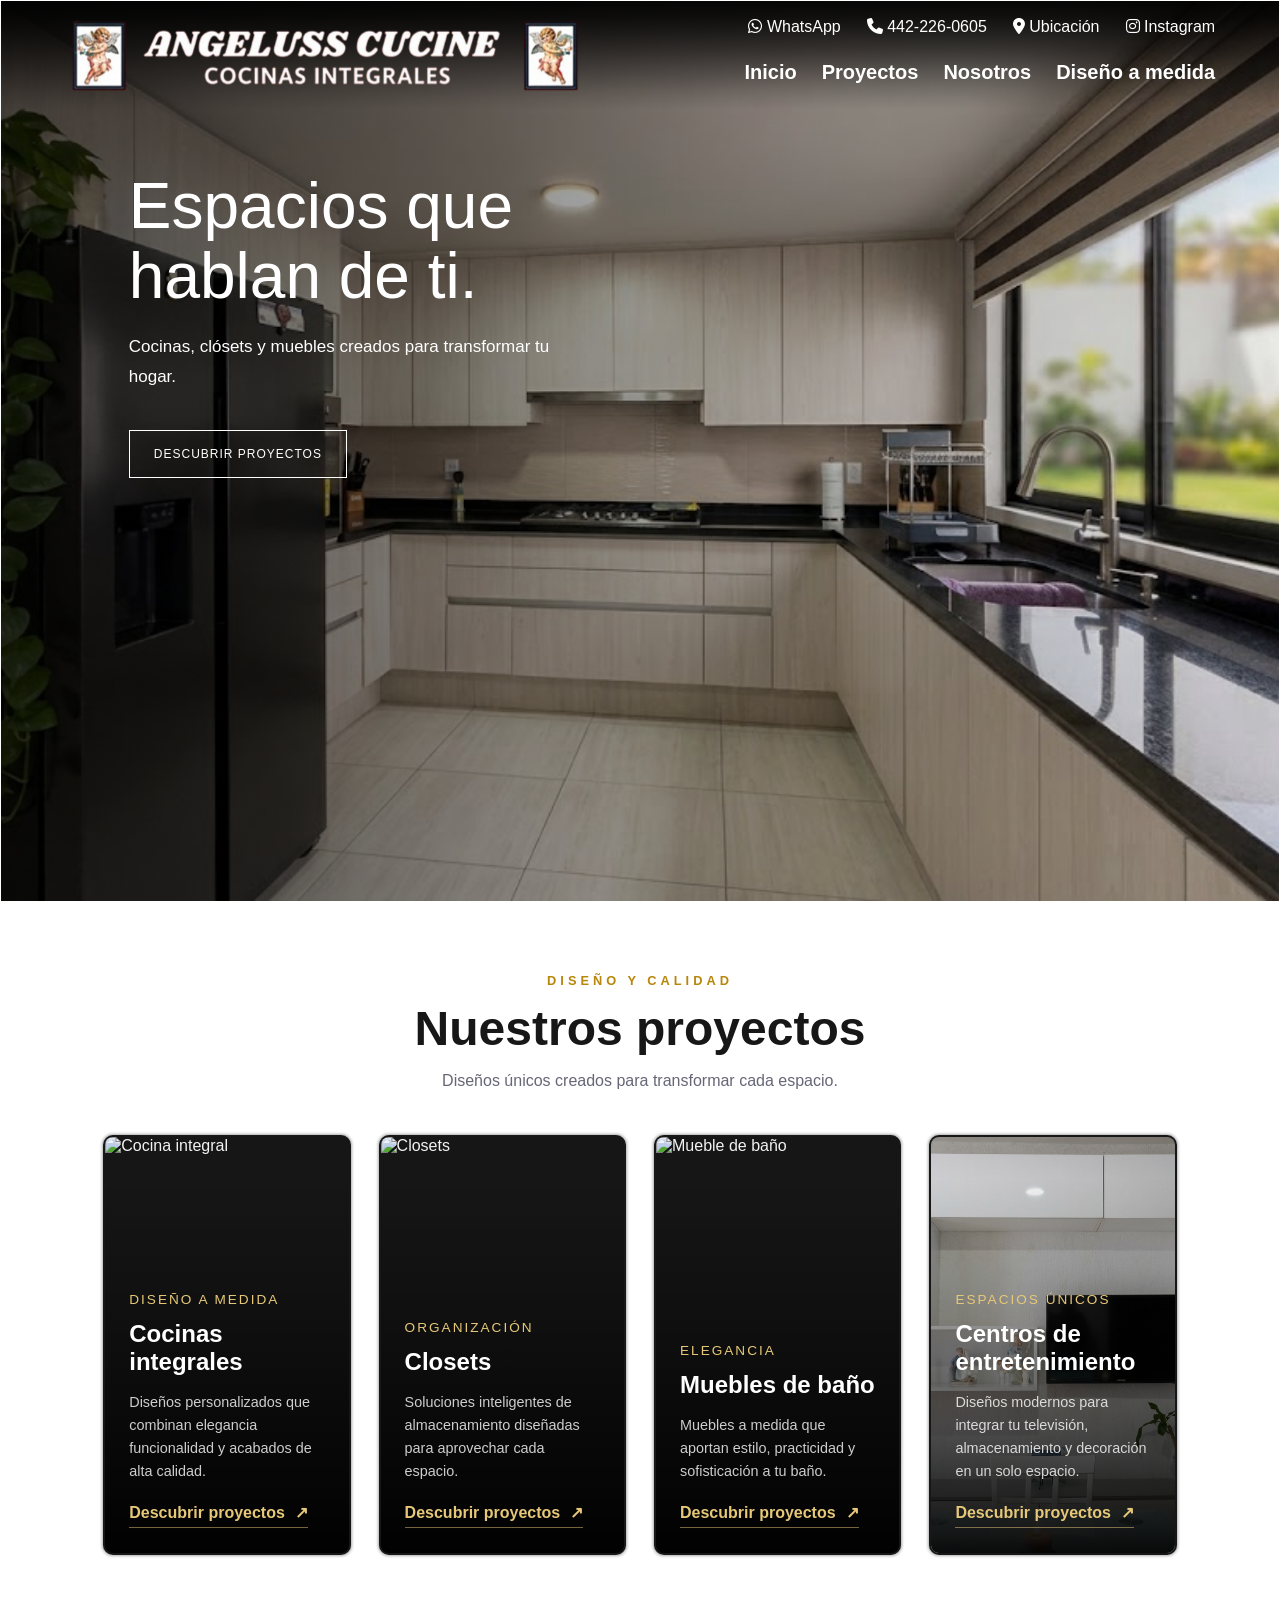
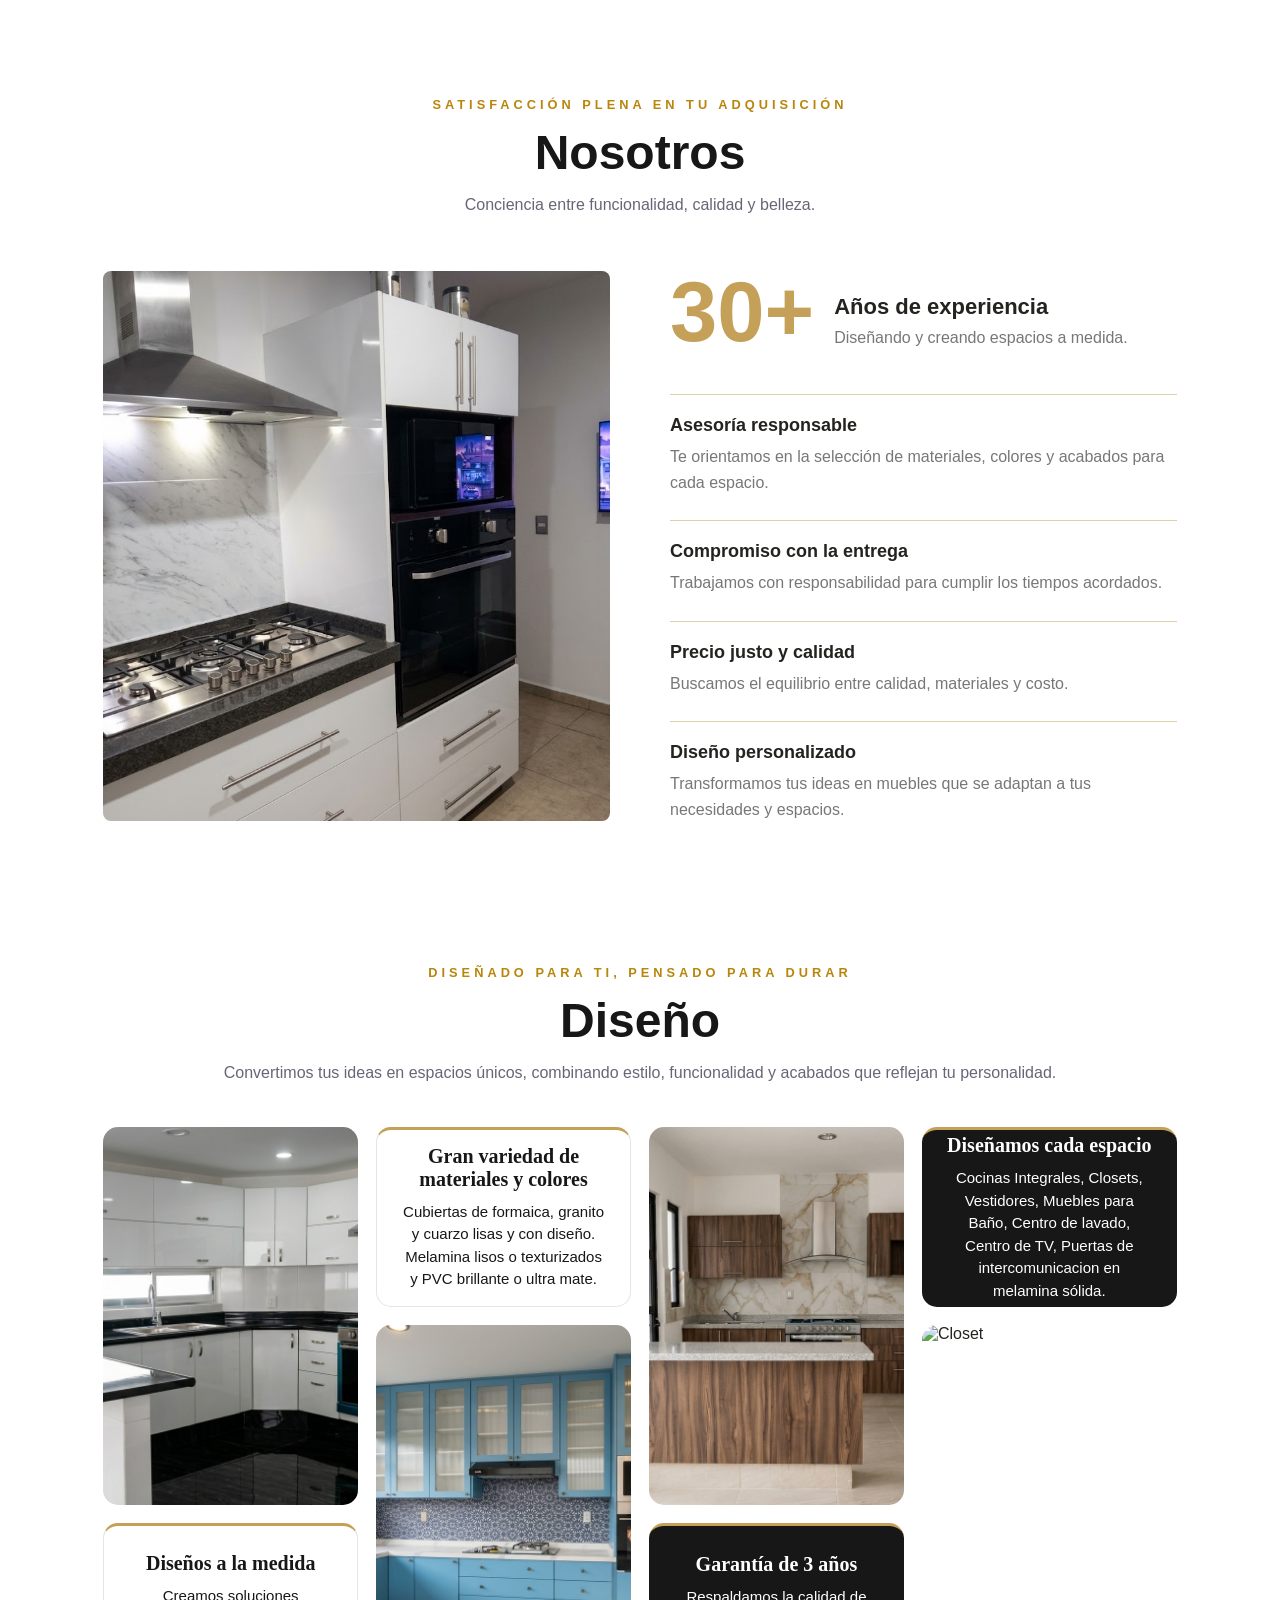
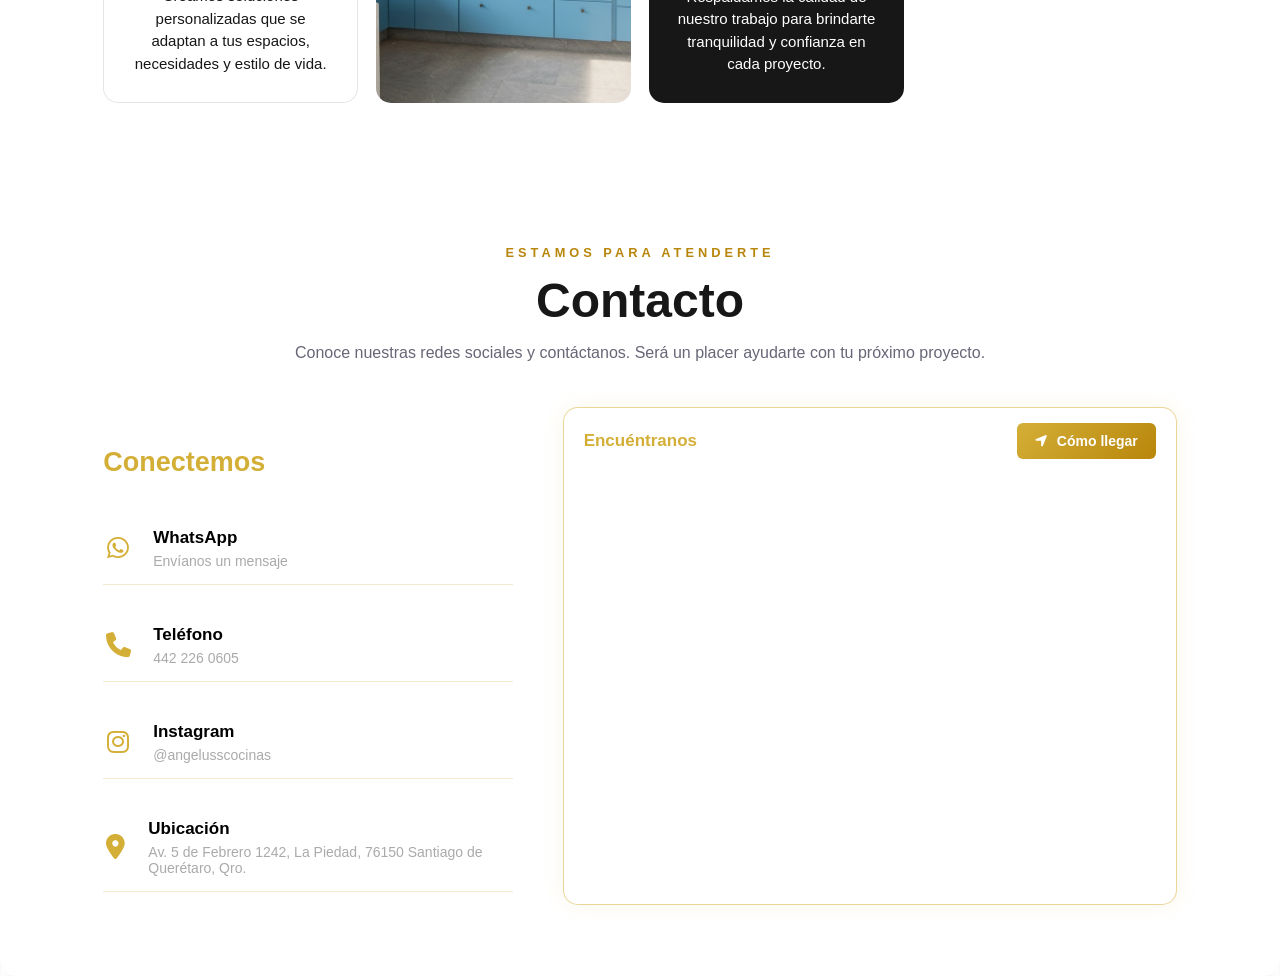
==== index.html @ e7a1a3ec "Cambio de nombre de documento y redireccionamiento a index.html" ====
<!DOCTYPE html>
<html lang="es">
<head>
    <meta charset="UTF-8">
    <meta name="viewport" content="width=device-width, initial-scale=1.0">
    <title>Angeluss Cucine</title>
    <link rel="stylesheet" href="css/estilos.css">
    <link rel="stylesheet" href="https://cdnjs.cloudflare.com/ajax/libs/font-awesome/6.7.2/css/all.min.css">
</head>
<body>

    <div class="inicio-pagina">

        <!-- BARRA SUPERIOR -->
        
<header class="encabezado">

    <!-- LOGOTIPO -->
    <div class="logotipo">
        <img
            class="imagen-logotipo"
            src="img/cocinas_logo.png"
            alt="Angeluss Cucine"
        >
    </div>

    <!-- COLUMNA DERECHA -->
    <div class="encabezado-derecha">

        <!-- PRIMERA FILA: CONTACTO -->
        <div class="contacto-superior">

            <a class="boton-contacto"
               href="https://wa.me/524422260605"
               target="_blank"
               rel="noopener noreferrer">
                <i class="fab fa-whatsapp"></i>
                <span>WhatsApp</span>
            </a>

            <a class="boton-contacto" href="tel:+524422260605">
                <i class="fa-solid fa-phone"></i>
                <span>442-226-0605</span>
            </a>

            <a class="boton-contacto"
               href="https://maps.app.goo.gl/4w6HrPgcPeSJvmVZ9"
               target="_blank"
               rel="noopener noreferrer">
                <i class="fa-solid fa-location-dot"></i>
                <span>Ubicación</span>
            </a>

            <a class="boton-contacto"
               href="https://www.instagram.com/angelusscocinas/"
               target="_blank"
               rel="noopener noreferrer">
                <i class="fa-brands fa-instagram"></i>
                <span>Instagram</span>
            </a>

        </div>

        <!-- SEGUNDA FILA: NAVEGACIÓN -->
        <nav class="menu-principal" aria-label="Navegación principal">
            <a href="#inicio">Inicio</a>
            <a href="#proyectos">Proyectos</a>
            <a href="#nosotros">Nosotros</a>
            <a href="#diseno">Diseño a medida</a>
        </nav>

    </div>

</header>


        <!-- PORTADA CON IMAGEN -->
        <main>
            <section class="portada" id="inicio">

                <img
                    class="imagen-portada"
                    src="img/cocina.jpeg"
                    alt="Cocina integral moderna diseñada a medida"
                >

                <div class="contenido-portada">
                    <h1>Espacios que hablan de ti.</h1>

                    <p>
                        Cocinas, clósets y muebles creados
                        para transformar tu hogar.
                    </p>

                    <a class="boton-proyectos" href="catalogo.html">
                        DESCUBRIR PROYECTOS
                    </a>
                </div>

            </section>

            <section id="proyectos" class="seccion-proyectos">
                <div class="encabezado-proyectos">
                    <span class="subtitulo">Diseño y calidad</span>
                    <h2>Nuestros proyectos</h2>
                    <p>Diseños únicos creados para transformar cada espacio.</p>
                </div>

                <div class="contenedor-proyectos">

                    <article class="card-proyecto">
                        <div class="content-proyecto">
                            <img src="img/cocinas_integrales.jpeg" alt="Cocina integral">
                            <div class="info-proyecto">
                                <span class="categoria-proyecto"> Diseño a medida</span>
                                <h3>Cocinas integrales</h3>
                                <p> Diseños personalizados que combinan elegancia funcionalidad y acabados de alta calidad.</p>
                                <a href="catalogo.html">Descubrir proyectos <span>↗</span></a>
                            </div>
                        </div>
                    </article>

                    <article class="card-proyecto">
                        <div class="content-proyecto">
                            <img src="img/closets.jpeg" alt="Closets">
                            <div class="info-proyecto">
                                <span class="categoria-proyecto"> Organización </span>
                                <h3>Closets</h3>
                                <p> Soluciones inteligentes de almacenamiento diseñadas para aprovechar cada espacio.</p>
                                <a href="catalogo.html">Descubrir proyectos <span>↗</span></a>
                            </div>
                        </div>
                    </article>

                    <article class="card-proyecto">
                        <div class="content-proyecto">
                            <img src="img/muebles_baños.jpeg" alt="Mueble de baño">
                            <div class="info-proyecto">
                                <span class="categoria-proyecto"> Elegancia</span>
                                <h3>Muebles de baño</h3>
                                <p>  Muebles a medida que aportan estilo, practicidad y sofisticación a tu baño.</p>
                                <a href="catalogo.html">Descubrir proyectos <span>↗</span></a>
                            </div>
                        </div>
                    </article>

                    <article class="card-proyecto">
                        <div class="content-proyecto">
                            <img src="img/Entretenimiento.jpeg" alt="Centro de entretenimiento">
                            <div class="info-proyecto">
                                <span class="categoria-proyecto"> Espacios únicos</span>
                                <h3>Centros de entretenimiento</h3>
                                <p>Diseños modernos para integrar tu televisión, almacenamiento y decoración en un solo espacio.</p>
                                <a href="catalogo.html">Descubrir proyectos <span>↗</span></a>
                            </div>
                        </div>
                    </article>


                </div>
            </section>



            <section id="nosotros" class="seccion-nosotros">
                <div class="encabezado-nosotros">
                    <span class="subtitulo">Satisfacción plena en tu adquisición</span>
                    <h2>Nosotros</h2>
                    <p>Conciencia entre funcionalidad, calidad y belleza.</p>
                </div>

                 <div class="contenedor-nosotros">
                    <!-- Imagen -->
                    <div class="imagen-nosotros">
                        <img src="img/cocinas-nosotros.jpeg"
                            alt="Diseño de cocina integral realizado por Angeluss Cucine">
                    </div>

                    <!-- Información -->
                    <div class="informacion-nosotros">

                        <div class="experiencia-nosotros">
                            <span class="numero-experiencia">30+</span>
                            <div>
                                <h3>Años de experiencia</h3>
                                <p>Diseñando y creando espacios a medida.</p>
                            </div>
                        </div>

                        <div class="compromiso-nosotros">
                            <div>
                                <h3>Asesoría responsable</h3>
                                <p>
                                    Te orientamos en la selección de materiales,
                                    colores y acabados para cada espacio.
                                </p>
                            </div>
                        </div>

                        <div class="compromiso-nosotros">
                            <div>
                                <h3>Compromiso con la entrega</h3>
                                <p>
                                    Trabajamos con responsabilidad para cumplir
                                    los tiempos acordados.
                                </p>
                            </div>
                        </div>

                        <div class="compromiso-nosotros">
                            <div>
                                <h3>Precio justo y calidad</h3>
                                <p>
                                    Buscamos el equilibrio entre calidad,
                                    materiales y costo.
                                </p>
                            </div>
                        </div>

                        <div class="compromiso-nosotros">
                            <div>
                                <h3>Diseño personalizado</h3>
                                <p>
                                    Transformamos tus ideas en muebles
                                    que se adaptan a tus necesidades y espacios.
                                </p>
                            </div>
                        </div>

                    </div>

                </div>

            </section>

            <section id="diseno" class="seccion-diseno">
                <div class="encabezado-diseno">
                    <span class="subtitulo">Diseñado para ti, pensado para durar</span>
                    <h2>Diseño</h2>
                    <p>Convertimos tus ideas en espacios únicos, combinando estilo, funcionalidad y acabados que reflejan tu personalidad.</p>
                </div>

               <div class="contenedor-diseno">

    <!-- Fotografía 1 -->
    <article class="bloque-diseno imagen">
        <img src="img/Estilo.png" alt="Cocina integral a medida">
    </article>

    <!-- Experiencia -->
    <article class="bloque-diseno estadistica claro">
        <h3>Gran variedad de materiales y colores</h3>
        <p>Cubiertas de formaica, granito y cuarzo lisas y con diseño. 
         <br>  Melamina lisos o texturizados y PVC brillante o ultra mate.
        </p>
    </article>

    <!-- Fotografía 2 -->
    <article class="bloque-diseno imagen">
        <img src="img/colores-cocina.png" alt="Closet personalizado">
    </article>

    <!-- Compromiso -->
    <article class="bloque-diseno estadistica oscuro">
        <h3>Garantía de 3 años</h3>
        <p>Respaldamos la calidad de nuestro trabajo para brindarte tranquilidad y confianza en cada proyecto.</p>
    </article>

    <!-- Fotografía 3 -->
    <article class="bloque-diseno imagen">
        <img src="img/disenio-cocina.png" alt="Garantia">
    </article>

    <!-- Calidad -->
    <article class="bloque-diseno estadistica oscuro">
        <h3>Diseñamos cada espacio</h3>
        <p>Cocinas Integrales, Closets, Vestidores, Muebles para Baño, Centro de lavado, Centro de TV, Puertas de intercomunicacion en melamina sólida.</p>
    </article>

    <!-- Fotografía 4 -->
    <article class="bloque-diseno imagen">
        <img src="img/closets.jpeg" alt="Closet">
    </article>

    <!-- Asesoría -->
    <article class="bloque-diseno estadistica claro">
        <h3>Diseños a la medida</h3>
        <p>Creamos soluciones personalizadas que se adaptan a tus espacios, necesidades y estilo de vida.</p>
    </article>

</div>

            </section>

            
<section id="contacto" class="seccion-contacto">

    <div class="encabezado-contacto">
        <span class="subtitulo">Estamos para atenderte</span>
        <h2>Contacto</h2>
        <p>
            Conoce nuestras redes sociales y contáctanos.
            Será un placer ayudarte con tu próximo proyecto.
        </p>
    </div>

    <div class="contenedor-contacto">

        <!-- Información de contacto -->
        <div class="informacion-contacto">

            <h3>Conectemos</h3>

            <a href="https://wa.me/524422260605"
               target="_blank"
               class="enlace-contacto">
                <i class="fab fa-whatsapp"></i>
                <span>
                    <strong>WhatsApp</strong>
                    <small>Envíanos un mensaje</small>
                </span>
            </a>

            <a href="tel:+524422260605"
               class="enlace-contacto">
                <i class="fa-solid fa-phone"></i>
                <span>
                    <strong>Teléfono</strong>
                    <small>442 226 0605</small>
                </span>
            </a>

            <a href="https://www.instagram.com/angelusscocinas/"
               target="_blank"
               class="enlace-contacto">
                <i class="fa-brands fa-instagram"></i>
                <span>
                    <strong>Instagram</strong>
                    <small>@angelusscocinas</small>
                </span>
            </a>

            <a href="https://maps.app.goo.gl/4w6HrPgcPeSJvmVZ9"
               target="_blank"
               class="enlace-contacto">
                <i class="fa-solid fa-location-dot"></i>
                <span>
                    <strong>Ubicación</strong>
                    <small>Av. 5 de Febrero 1242, La Piedad, 76150 Santiago de Querétaro, Qro.</small>
                </span>
            </a>

        </div>

        <!-- Google Maps -->
       <div class="mapa-contacto">

            <div class="encabezado-mapa">
                <span>Encuéntranos</span>

                <a href="https://maps.app.goo.gl/zhodmUSfeqg6QBo39"
                target="_blank"
                rel="noopener noreferrer"
                class="boton-como-llegar">

                    <i class="fa-solid fa-location-arrow"></i>
                    Cómo llegar
                </a>
            </div>

            <iframe
                src="https://maps.google.com/maps?q=20.5959226,-100.4148836&z=17&output=embed"
                title="Ubicación de Angeluss Cucine"
                width="100%"
                height="100%"
                style="border:0;"
                allowfullscreen
                loading="lazy">
            </iframe>

        </div>

    </div>

</section>

        </main>

    </div>

</body>
</html>
---- css/estilos.css ----
/* Configuración general */
* {
    box-sizing: border-box;
}


html {
    scroll-behavior: smooth;
    min-height: 100%;
        background: rgba(255, 255, 255, 0.55);
    backdrop-filter: blur(18px);
    -webkit-backdrop-filter: blur(18px);
    border: 1px solid rgba(255, 255, 255, 0.65);
    border-radius: 18px;
    box-shadow: 0 8px 30px rgba(0, 0, 0, 0.06);
}

body {
    min-height: 100vh;
    margin: 0;
    font-family: Arial, Helvetica, sans-serif;
    color: #24231f;
    background: transparent;
}

/* Efecto blanco difuminado */
.seccion {
    background: rgba(255, 255, 255, 0.55);
    backdrop-filter: blur(18px);
    -webkit-backdrop-filter: blur(18px);
    border: 1px solid rgba(255, 255, 255, 0.65);
    border-radius: 18px;
    box-shadow: 0 8px 30px rgba(0, 0, 0, 0.06);
}
/* Barra superior */
/* Encabezado */
.inicio-pagina {
    position: relative;
}


/* Encabezado completo */
.encabezado {
    position: absolute;
    top: 0;
    left: 0;
    width: 100%;
    box-sizing: border-box;
    padding: 15px 5%;

    display: flex;
    justify-content: space-between;
    align-items: center;
    gap: 35px;

    z-index: 10;
background: linear-gradient(
    to bottom,
    rgba(0, 0, 0, 0.95) 0%,
    rgba(0, 0, 0, 0.88) 15%,
    rgba(0, 0, 0, 0.75) 30%,
    rgba(0, 0, 0, 0.60) 45%,
    rgba(0, 0, 0, 0.42) 60%,
    rgba(0, 0, 0, 0.28) 72%,
    rgba(0, 0, 0, 0.16) 82%,
    rgba(0, 0, 0, 0.08) 90%,
    rgba(0, 0, 0, 0.03) 96%,
    rgba(0, 0, 0, 0) 100%
);
}

/* Columna derecha con dos filas */
.encabezado-derecha {
    display: flex;
    flex-direction: column;
    align-items: flex-end;
    gap: 15px;
    flex: 1;
}

/* Primera fila: botones de contacto */
.contacto-superior {
    display: flex;
    justify-content: flex-end;
    align-items: center;
    flex-wrap: wrap;
    gap: 10px;
}


/* Segunda fila: navegación */
.menu-principal {
    display: flex;
    justify-content: flex-end;
    align-items: center;
    flex-wrap: wrap;
    gap: 25px;
    padding: 0;
    background: transparent;
    border: none;
}

/* Enlaces del menú */
.menu-principal a {
    position: relative;
    display: inline-flex;
    align-items: center;
    gap: 6px;

    padding: 10px 0;
    border: none;
    border-radius: 0;
    background: transparent;

    color: #fff;
    text-decoration: none;
    font-size: 20px;
    font-weight: 600;

    transition: color 0.3s ease;
}

/* Línea blanca animada */
.menu-principal a::after {
    content: "";
    position: absolute;
    left: 0;
    bottom: 3px;

    width: 100%;
    height: 2px;
    background-color: #B8860B;

    transform: scaleX(0);
    transform-origin: left;
    transition: transform 0.3s ease;
}

/* Efecto hover */
.menu-principal a:hover {
    color: #B8860B;
    background: transparent;
    box-shadow: none;
    transform: none;
}

.menu-principal a:hover::after {
    transform: scaleX(1);
}


/* Contenedor del logotipo */
.logotipo {
    display: flex;
    align-items: center;
    flex-shrink: 0;
}

/* Imagen del logotipo */
.imagen-logotipo {
    display: block;
    width: 520px;
    max-width: 100%;
    height: auto;
    object-fit: contain;
}


/* Teléfono, ubicación y redes */

/* Contenedor de botones */
.contacto-superior {
    display: flex;
    align-items: center;
    justify-content: center;
    gap: 26px;
    flex-wrap: wrap;
}

/* Botones de contacto */
.boton-contacto {
    position: relative;
    display: inline-block;
    background: transparent;
    color: #fff;
    border: none;
    box-shadow: none;
    border-radius: 0;
    text-decoration: none;
    transform: none;
    transition: color 0.3s ease;
    
}

/* Iconos */
.boton-contacto i {
    font-size: 16px;
}

/* Efecto al pasar el cursor */
.boton-contacto::after {
    content: "";
    position: absolute;
    left: 0;
    bottom: -5px;
    width: 0;
    height: 2px;
    background-color: #B8860B;
    transition: width 0.3s ease;
}

.boton-contacto:hover {
    background: transparent;
    color: #B8860B;
    box-shadow: none;
    transform: none;
}

.boton-contacto:hover::after {
    width: 100%;
}
/* Adaptación a móviles */
@media (max-width: 700px) {
    .contacto-superior {
        width: 100%;
        gap: 8px;
    }

    .boton-contacto {
        padding: 10px 12px;
        font-size: 12px;
    }
}




/* Portada */
.portada {
    position: relative;
    min-height: 100vh;
    overflow: hidden;
}

.portada .imagen-portada {
    position: absolute;
    inset: 0;
    width: 100%;
    height: 100%;
    object-fit: cover;
    z-index: 0;
}


/* Capa oscura para que el texto sea legible */
.portada::after {
    content: "";
    position: absolute;
    inset: 0;
    background: linear-gradient(
        90deg,
        rgba(0, 0, 0, 0.65),
        rgba(0, 0, 0, 0.05)
    );
}

/* Texto encima de la imagen */
.contenido-portada {
    position: relative;
    z-index: 1;
    max-width: 680px;
    padding: 150px 10%;
    color: white;
}

.subtitulo {
    font-size: 12px;
    letter-spacing: 4px;
}

.contenido-portada h1 {
    margin: 20px 0;
    font-size: clamp(38px, 5vw, 68px);
    line-height: 1.1;
    font-weight: 400;
}

.contenido-portada p:not(.subtitulo) {
    font-size: 17px;
    line-height: 1.8;
}

/* Botón de proyectos */
.boton-proyectos {
    display: inline-block;
    margin-top: 20px;
    padding: 16px 24px;
    border: 1px solid white;
    color: white;
    text-decoration: none;
    font-size: 12px;
    letter-spacing: 1px;
    transition: background-color 0.3s, color 0.3s;
}

.boton-proyectos:hover {
    background-color: white;
    color: #222;
}

/* Secciones inferiores */
main > section:not(.portada) {
    padding: 70px 8%;
    min-height: 200px;
}


/* Sección */
.seccion-proyectos,
.seccion-nosotros,
.seccion-diseno,
.seccion-contacto {
    padding: 90px 7%;
    background: rgba(255, 255, 255, 0.45);
    backdrop-filter: blur(12px);
    -webkit-backdrop-filter: blur(12px);
}

.encabezado-proyectos,
.encabezado-nosotros,
.encabezado-diseno,
.encabezado-contacto,
.encabezado-catalogo {
    text-align: center;
    margin-bottom: 45px;
}

.subtitulo {
    color: #b8860b;
    text-transform: uppercase;
    letter-spacing: 4px;
    font-size: 0.8rem;
    font-weight: 700;
}

.encabezado-proyectos h2,
.encabezado-nosotros h2,
.encabezado-diseno h2,
.encabezado-contacto h2,
.encabezado-catalogo h2 {
    color: #171717;
    font-size: clamp(2rem, 4vw, 3rem);
    margin: 12px 0;
}

.encabezado-proyectos p,
.encabezado-nosotros p,
.encabezado-diseno p,
.encabezado-contacto p,
.encabezado-catalogo p{
    color: #667;
}

/* Contenedor de tarjetas */
.contenedor-proyectos, .contenedor-nosotros,  .contenedor-contacto {
    display: grid;
    grid-template-columns: repeat(4, minmax(0, 1fr));
    gap: 28px;
    max-width: 1400px;
    margin: 0 auto;
}

/* Tarjeta exterior */
.card-proyecto {
    height: 420px;
    min-width: 0;
    background: #171717;
    display: flex;
    justify-content: center;
    align-items: center;
    overflow: hidden;
    position: relative;
    box-shadow: 0 0 3px 1px #00000055;
    border-radius: 10px;
    cursor: pointer;
    isolation: isolate;
}

/* Borde animado */
.card-proyecto::before {
    content: "";
    position: absolute;
    width: 180px;
    height: 600px;
    background: linear-gradient(
        180deg,
        #f9e7a1,
        #c5a059,
        #8b6914,
        #f9e7a1
    );
    animation: rotacion-dorada 6s linear infinite;
    animation-play-state: paused;
    opacity: 0;
    transition: opacity 0.3s ease;
    z-index: -2;
}

.card-proyecto:hover::before {
    opacity: 1;
    animation-play-state: running;
}

/* Interior */
.content-proyecto {
    position: absolute;
    inset: 2px;
    overflow: hidden;
    border-radius: 8px;
    background: #171717;
    color: white;
    z-index: -1;
}

.content-proyecto img {
    display: block;
    width: 100%;
    height: 100%;
    object-fit: cover;
    position: absolute;
    inset: 0;
    transition: transform 0.6s ease, opacity 0.4s ease;
}

/* Oscurecimiento sobre la imagen */
.content-proyecto::after {
    content: "";
    position: absolute;
    inset: 0;
    background: linear-gradient(
        180deg,
        rgba(0, 0, 0, 0.05) 10%,
        rgba(0, 0, 0, 0.35) 45%,
        rgba(0, 0, 0, 0.95) 100%
    );
    pointer-events: none;
}

.card-proyecto:hover .content-proyecto img {
    transform: scale(1.08);
    opacity: 0.75;
}

/* Información */
.info-proyecto {
    position: absolute;
    z-index: 2;
    left: 24px;
    right: 24px;
    bottom: 25px;
}

.categoria-proyecto {
    color: #e6c878;
    font-size: 0.85rem;
    text-transform: uppercase;
    letter-spacing: 2px;
}

.info-proyecto h3 {
    color: #fff;
    font-size: 1.5rem;
    margin: 12px 0;
}

.info-proyecto p {
    color: rgba(255, 255, 255, 0.8);
    line-height: 1.6;
    font-size: 0.9rem;
    margin-bottom: 20px;
}

.info-proyecto a {
    display: inline-flex;
    gap: 10px;
    align-items: center;
    color: #e6c878;
    text-decoration: none;
    font-weight: 600;
    border-bottom: 1px solid rgba(230, 200, 120, 0.5);
    padding-bottom: 5px;
}

.info-proyecto a span {
    transition: transform 0.3s ease;
}

.info-proyecto a:hover span {
    transform: translate(3px, -3px);
}

/* SECCIÓN NOSOTROS */
.seccion-nosotros {
    padding: 90px 8%;
}

/* ENCABEZADO */
.encabezado-nosotros {
    text-align: center;
    margin-bottom: 55px;
}

/* CONTENEDOR DE DOS COLUMNAS */
.contenedor-nosotros {
    display: grid;
    grid-template-columns: 1fr 1fr;
    align-items: center;
    gap: 60px;
    max-width: 1250px;
    margin: auto;
}

/* IMAGEN */
.imagen-nosotros {
    width: 100%;
    height: 550px;
    overflow: hidden;
    border-radius: 8px;
}

.imagen-nosotros img {
    width: 100%;
    height: 100%;
    object-fit: cover;
    display: block;
}

/* INFORMACIÓN */
.informacion-nosotros {
    display: flex;
    flex-direction: column;
    gap: 25px;
}

/* EXPERIENCIA */
.experiencia-nosotros {
    display: flex;
    align-items: center;
    gap: 20px;
    margin-bottom: 15px;
}

.numero-experiencia {
    font-size: 85px;
    font-weight: 700;
    color: #C5A059;
    line-height: 1;
}

.experiencia-nosotros h3 {
    font-size: 22px;
    margin-bottom: 5px;
}

/* COMPROMISOS */
.compromiso-nosotros {
    display: flex;
    gap: 20px;
    padding-top: 20px;
    border-top: 1px solid rgba(197, 160, 89, 0.5);
}

.compromiso-nosotros > span {
    color: #C5A059;
    font-size: 22px;
    font-weight: 600;
}

.compromiso-nosotros h3 {
    font-size: 18px;
    margin: 0 0 8px;
}

.compromiso-nosotros p,
.experiencia-nosotros p {
    color: #777;
    line-height: 1.6;
    margin: 0;
}

/* CONTENEDOR PRINCIPAL */
.contenedor-diseno {
    display: grid;
    grid-template-columns: repeat(4, minmax(0, 1fr));
    grid-template-rows: repeat(3, 180px);
    gap: 18px;
    max-width: 1250px;
    margin: auto;
}

/* BLOQUES GENERALES */
.bloque-diseno {
    position: relative;
    min-width: 0;
    overflow: hidden;
    border-radius: 15px;
}

/* POSICIONES DE LAS 8 TARJETAS */

/* Fotografía 1: columna 1, filas 1 y 2 */
.contenedor-diseno .bloque-diseno:nth-child(1) {
    grid-column: 1;
    grid-row: 1 / 3;
}

/* Experiencia: columna 2, fila 1 */
.contenedor-diseno .bloque-diseno:nth-child(2) {
    grid-column: 2;
    grid-row: 1;
}

/* Fotografía 2: columna 2, filas 2 y 3 */
.contenedor-diseno .bloque-diseno:nth-child(3) {
    grid-column: 2;
    grid-row: 2 / 4;
}

/* Compromiso: columna 3, fila 3 */
.contenedor-diseno .bloque-diseno:nth-child(4) {
    grid-column: 3;
    grid-row: 3;
}

/* Fotografía 3: columna 3, filas 1 y 2 */
.contenedor-diseno .bloque-diseno:nth-child(5) {
    grid-column: 3;
    grid-row: 1 / 3;
}

/* Precio justo: columna 4, fila 1 */
.contenedor-diseno .bloque-diseno:nth-child(6) {
    grid-column: 4;
    grid-row: 1;
}

/* Fotografía 4: columna 4, filas 2 y 3 */
.contenedor-diseno .bloque-diseno:nth-child(7) {
    grid-column: 4;
    grid-row: 2 / 4;
}

/* Asesoría: columna 1, fila 3 */
.contenedor-diseno .bloque-diseno:nth-child(8) {
    grid-column: 1;
    grid-row: 3;
}

/* FOTOGRAFÍAS */
.bloque-diseno.imagen img {
    display: block;
    width: 100%;
    height: 100%;
    object-fit: cover;
    transition: transform .5s ease;
}

.bloque-diseno.imagen:hover img {
    transform: scale(1.05);
}

/* INFORMACIÓN */
.estadistica {
    display: flex;
    flex-direction: column;
    justify-content: center;
    align-items: center;
    text-align: center;
    padding: 25px;
}

.estadistica h3 {
    font-family: Georgia, serif;
    font-size: 20px;
    margin: 0 0 10px;
}

.estadistica p {
    font-size: 15px;
    line-height: 1.5;
    margin: 0;
}


/* BLOQUES OSCUROS */
.estadistica.oscuro {
    background: #171717;
    color: #fff;
    border-top: 3px solid #C5A059;
}

.estadistica.claro {
    background: #fff;
    color: #171717;
    border: 1px solid #e5e5e5;
    border-top: 3px solid #C5A059;
}


/* =====================================
   DISEÑO - TABLETAS Y CELULARES
===================================== */

@media screen and (max-width: 900px) {

    .contenedor-diseno {
        display: grid;
        grid-template-columns: minmax(0, 1fr);
        grid-template-rows: auto;
        grid-auto-rows: auto;
        gap: 15px;
        width: 100%;
        max-width: 600px;
        margin: 0 auto;
    }

    /* Reiniciar las posiciones de las 8 tarjetas */
    .contenedor-diseno .bloque-diseno:nth-child(n) {
        grid-column: 1 / -1;
        grid-row: auto;
        width: 100%;
        min-width: 0;
    }

    /* Fotografías */
    .contenedor-diseno .bloque-diseno.imagen {
        height: 280px;
    }

    .contenedor-diseno .bloque-diseno.imagen img {
        width: 100%;
        height: 100%;
        object-fit: cover;
    }

    /* Bloques informativos */
    .contenedor-diseno .estadistica {
        min-height: 140px;
        padding: 22px;
    }
}


/* =====================================
   CELULARES PEQUEÑOS
===================================== */

@media screen and (max-width: 500px) {

    .contenedor-diseno {
        gap: 12px;
        max-width: 100%;
    }

    .contenedor-diseno .bloque-diseno.imagen {
        height: 230px;
    }

    .contenedor-diseno .estadistica {
        min-height: 125px;
        padding: 18px;
    }

    .contenedor-diseno .estadistica h3 {
        font-size: 19px;
    }

    .contenedor-diseno .estadistica p {
        font-size: 14px;
        line-height: 1.6;
    }
}

/* RESPONSIVE */
@media (max-width: 850px) {
    .contenedor-nosotros {
        grid-template-columns: 1fr;
        gap: 35px;
    }

    .imagen-nosotros {
        height: 400px;
    }
}

@media (max-width: 500px) {
    .seccion-nosotros {
        padding: 60px 6%;
    }

    .imagen-nosotros {
        height: 300px;
    }

    .numero-experiencia {
        font-size: 65px;
    }
}

@keyframes rotacion-dorada {
    from {
        transform: rotate(0deg);
    }
    to {
        transform: rotate(360deg);
    }
}

/* Tablet */
@media (max-width: 950px) {
    .contenedor-proyectos {
        grid-template-columns: repeat(2, minmax(0, 1fr));
    }
}

/* Móvil */
@media (max-width: 600px) {
    .seccion-proyectos {
        padding: 60px 6%;
    }

    .contenedor-proyectos {
        grid-template-columns: 1fr;
        gap: 24px;
    }

    .card-proyecto {
        height: 390px;
    }
}

/* Accesibilidad: reducir movimiento si se solicita */
@media (prefers-reduced-motion: reduce) {
    .card-proyecto::before {
        animation: none;
    }

    .card-proyecto:hover .content-proyecto img {
        transform: none;
    }
}

/* ================================
   TABLETAS
================================ */
@media (max-width: 1024px) {
    .encabezado {
        padding: 15px 3%;
        gap: 20px;
    }

    .imagen-logotipo {
        width: 320px;
    }

    .encabezado-derecha {
        gap: 8px;
    }

    .contacto-superior {
        gap: 14px;
    }

    .menu-principal {
        gap: 18px;
    }

    .menu-principal a {
        font-size: 16px;
    }
}

/* ================================
   CELULARES
================================ */
@media (max-width: 700px) {

    /* Encabezado */
    .encabezado {
        position: absolute;
        top: 0;
        left: 0;
        width: 100%;
        padding: 12px 5%;
        flex-direction: column;
        align-items: center;
        gap: 12px;

        background: linear-gradient(
            to bottom,
            rgba(0, 0, 0, 0.95) 0%,
            rgba(0, 0, 0, 0.80) 60%,
            rgba(0, 0, 0, 0.30) 100%
        );
    }

    /* Logotipo */
    .logotipo {
        width: 100%;
        justify-content: center;
    }

    .imagen-logotipo {
        width: 100%;
        max-width: 290px;
        height: auto;
    }

    /* Columna derecha */
    .encabezado-derecha {
        width: 100%;
        flex: none;
        align-items: center;
        gap: 8px;
    }

    /* Contacto, teléfono, ubicación y redes */
    .contacto-superior {
        width: 100%;
        display: flex;
        justify-content: center;
        align-items: center;
        flex-wrap: wrap;
        gap: 10px 18px;
    }

    .boton-contacto {
        padding: 5px 0;
        font-size: 12px;
        white-space: nowrap;
    }

    .boton-contacto i {
        font-size: 13px;
    }

    /* Menú de navegación */
    .menu-principal {
        width: 100%;
        display: flex;
        justify-content: center;
        align-items: center;
        flex-wrap: wrap;
        gap: 4px 18px;

        overflow: visible;
        white-space: normal;
    }

    .menu-principal a {
        padding: 8px 0;
        font-size: 13px;
        font-weight: 600;
    }

    .menu-principal a::after {
        bottom: 3px;
        height: 2px;
    }

    /* Portada */
    .portada {
        min-height: 100svh;
        min-height: 100vh;
        display: flex;
        align-items: flex-end;
    }

    .portada .imagen-portada {
        width: 100%;
        height: 100%;
        object-fit: cover;
        object-position: center center;
    }

    /* Oscurecer más para leer el texto */
    .portada::after {
        background: linear-gradient(
            to bottom,
            rgba(0, 0, 0, 0.15) 0%,
            rgba(0, 0, 0, 0.25) 35%,
            rgba(0, 0, 0, 0.75) 70%,
            rgba(0, 0, 0, 0.90) 100%
        );
    }

    /* Texto de portada */
    .contenido-portada {
        width: 100%;
        max-width: 100%;
        padding: 40px 7% 55px;
        margin-top: auto;
    }

    .subtitulo {
        font-size: 10px;
        letter-spacing: 2px;
        line-height: 1.6;
    }

    .contenido-portada h1 {
        margin: 12px 0;
        font-size: clamp(32px, 9vw, 44px);
        line-height: 1.12;
    }

    .contenido-portada p:not(.subtitulo) {
        font-size: 14px;
        line-height: 1.7;
    }

    /* Enlace a proyectos */
    .boton-proyectos {
        margin-top: 12px;
        padding: 13px 18px;
        font-size: 11px;
    }

    /* Secciones inferiores */
    main > section:not(.portada) {
        padding: 45px 6%;
        min-height: auto;
    }
}

/* ================================
   CELULARES PEQUEÑOS
================================ */
@media (max-width: 380px) {
    .imagen-logotipo {
        max-width: 240px;
    }

    .contacto-superior {
        gap: 8px 12px;
    }

    .boton-contacto {
        font-size: 11px;
    }

    .menu-principal {
        column-gap: 13px;
        row-gap: 2px;
    }

    .menu-principal a {
        font-size: 12px;
    }

    .contenido-portada {
        padding-left: 6%;
        padding-right: 6%;
    }

    .contenido-portada h1 {
        font-size: 30px;
    }
}


/* CONTENEDOR PRINCIPAL */
.contenedor-contacto {
    display: grid;
    grid-template-columns: 0.8fr 1.2fr;
    gap: 50px;
    max-width: 1250px;
    margin: auto;
    align-items: stretch;
}

/* INFORMACIÓN */
.informacion-contacto {
    display: flex;
    flex-direction: column;
    gap: 25px;
    justify-content: center;
}

.informacion-contacto h3 {
    font-size: 27px;
    color: #d4af37;
    margin-bottom: 10px;
}

/* ENLACES */
.enlace-contacto {
    display: flex;
    align-items: center;
    gap: 20px;
    padding: 15px 0;
    color: black;
    text-decoration: none;
    border-bottom: 1px solid rgba(212, 175, 55, 0.25);
    transition: 0.3s ease;
}

.enlace-contacto i {
    font-size: 25px;
    color: #d4af37;
    width: 30px;
    text-align: center;
    transition: 0.3s ease;
}

.enlace-contacto span {
    display: flex;
    flex-direction: column;
    gap: 5px;
}

.enlace-contacto strong {
    font-size: 17px;
    font-weight: 600;
}

.enlace-contacto small {
    font-size: 14px;
    color: #aaa;
}

.enlace-contacto:hover {
    color: #e6c878;
    transform: translateX(7px);
}

.enlace-contacto:hover i {
    color: #fff1a8;
}

/* MAPA */
/* CONTENEDOR DEL MAPA */
.mapa-contacto {
    width: 100%;
    overflow: hidden;
    border: 1px solid rgba(212, 175, 55, 0.5);
    border-radius: 15px;
    background: rgba(255, 255, 255, 0.55);
    box-shadow: 0 0 20px rgba(212, 175, 55, 0.12);
}

/* ENCABEZADO DEL MAPA */
.encabezado-mapa {
    display: flex;
    justify-content: space-between;
    align-items: center;
    padding: 15px 20px;
    gap: 15px;
}

.encabezado-mapa span {
    color: #d4af37;
    font-size: 17px;
    font-weight: 600;
}

/* BOTÓN CÓMO LLEGAR */
.boton-como-llegar {
    display: inline-flex;
    align-items: center;
    gap: 10px;
    padding: 10px 18px;

    background: linear-gradient(
        135deg,
        #d4af37,
        #b8860b
    );

    color: white;
    text-decoration: none;
    font-size: 14px;
    font-weight: 700;

    border-radius: 6px;
    transition: all 0.3s ease;
}

.boton-como-llegar:hover {
    background: #fff;
    color: #b8860b;
    transform: translateY(-2px);
    box-shadow: 0 5px 15px rgba(212, 175, 55, 0.25);
    border-color: #b8860b;
}

/* MAPA */
.mapa-contacto iframe {
    display: block;
    width: 100%;
    height: 430px;
    border: none;
}

/* RESPONSIVE */
@media (max-width: 800px) {
    .contenedor-contacto {
        grid-template-columns: 1fr;
        gap: 35px;
    }

    .mapa-contacto {
        min-height: 350px;
    }

    .mapa-contacto iframe {
        min-height: 350px;
    }
}

@media (max-width: 550px) {
    .seccion-contacto {
        padding: 70px 6%;
    }

    .encabezado-contacto h2 {
        font-size: 34px;
    }

    .informacion-contacto h3 {
        font-size: 23px;
    }
}




/* ================================
   CATALOGO
================================ */


/* Catálogo */
.catalogo {
    width: 100%;
    max-width: 1300px;
    margin: 100px auto;
    margin-top: 150px;

}


/* Botones */
.filtros-catalogo {
    display: flex;
    justify-content: center;
    flex-wrap: wrap;
    gap: 15px;
    margin-bottom: 40px;
   
}

.filtro {
    background: transparent;
    border: 1px solid #C5A059;
    color: #222;
    padding: 12px 25px;
    cursor: pointer;
    transition: .3s;
     border-radius: 5px;
}

.filtro:hover,
.filtro.activo {
        background: linear-gradient(
        135deg,
        #d4af37,
        #b8860b
    );
    color: white;
}

/* Galería */
.galeria-catalogo {
    display: grid;
    grid-template-columns: repeat(3, 1fr);
    gap: 22px;
}

.tarjeta-catalogo {
    height: 300px;
    overflow: hidden;
    border-radius: 10px;
}

.tarjeta-catalogo img {
    width: 100%;
    height: 100%;
    object-fit: cover;
    transition: transform .5s ease;
}

.tarjeta-catalogo:hover img {
    transform: scale(1.06);
}

/* Tablet */
@media (max-width: 900px) {
    .galeria-catalogo {
        grid-template-columns: repeat(2, 1fr);
    }
}

/* Celular */
@media (max-width: 550px) {
    .galeria-catalogo {
        grid-template-columns: 1fr;
    }

    .tarjeta-catalogo {
        height: 260px;
    }

    .encabezado-catalogo h1 {
        font-size: 29px;
    }
}


/* Modal */
.modal-imagen {
    display: none;
    position: fixed;
    inset: 0;
    z-index: 9999;
    background: rgba(0, 0, 0, 0.95);

    align-items: center;
    justify-content: center;

    padding: 50px;
}

/* Modal visible */
.modal-imagen.activo {
    display: flex;
}

/* Imagen ampliada */
#imagen-ampliada {
    max-width: 90%;
    max-height: 85vh;
    object-fit: contain;
    border-radius: 5px;
}

/* Botón cerrar */
.cerrar-modal {
    position: absolute;
    top: 20px;
    right: 35px;
    background: transparent;
    border: none;
    color: white;
    font-size: 45px;
    cursor: pointer;
}

/* Flechas */
.anterior-modal,
.siguiente-modal {
    position: absolute;
    top: 50%;
    transform: translateY(-50%);

    background: transparent;
    border: none;
    color: white;
    font-size: 40px;
    cursor: pointer;

    padding: 15px;
    transition: .3s;
}

.anterior-modal:hover,
.siguiente-modal:hover,
.cerrar-modal:hover {
    color: #C5A059;
}

.anterior-modal {
    left: 20px;
}

.siguiente-modal {
    right: 20px;
}

/* Contador */
.contador-imagen {
    position: absolute;
    bottom: 20px;
    color: white;
    font-size: 14px;
}

/* Celulares */
@media (max-width: 600px) {
    .modal-imagen {
        padding: 15px;
    }

    #imagen-ampliada {
        max-width: 100%;
        max-height: 75vh;
    }

    .anterior-modal {
        left: 0;
    }

    .siguiente-modal {
        right: 0;
    }
}
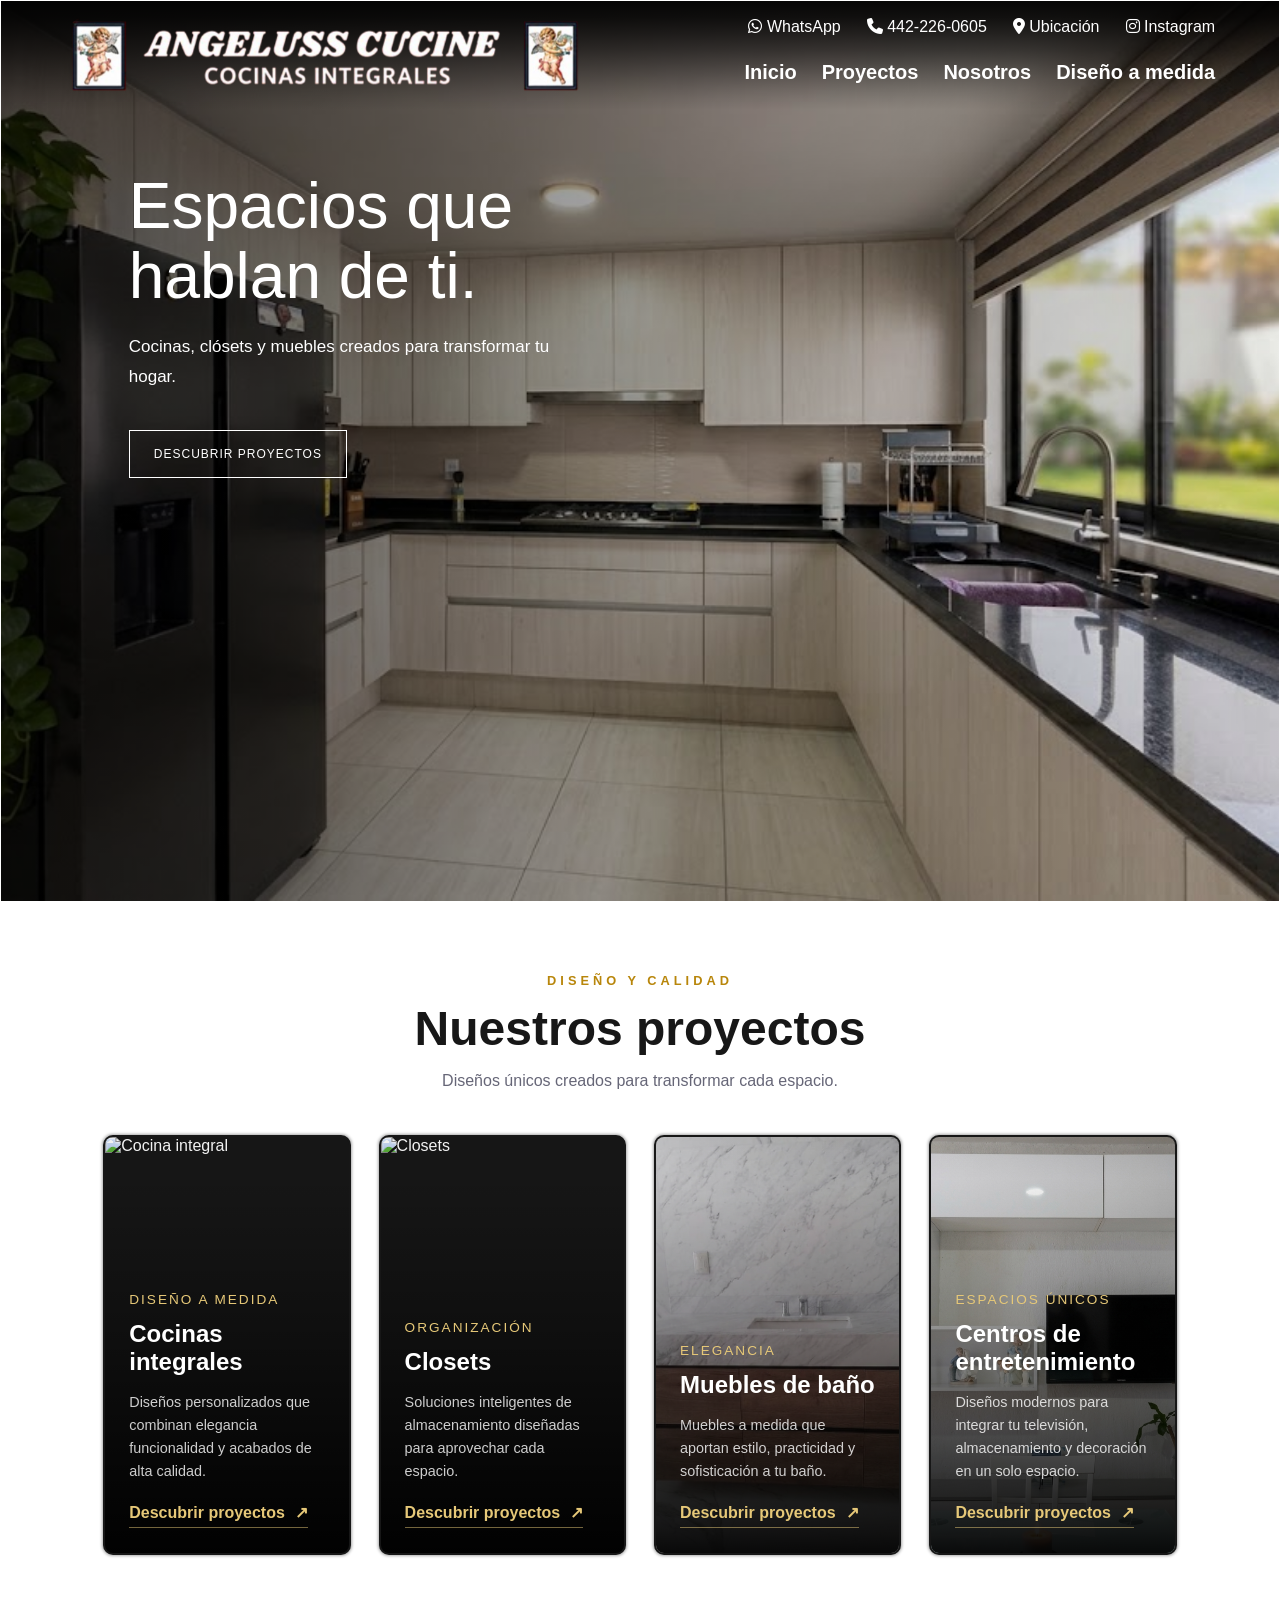
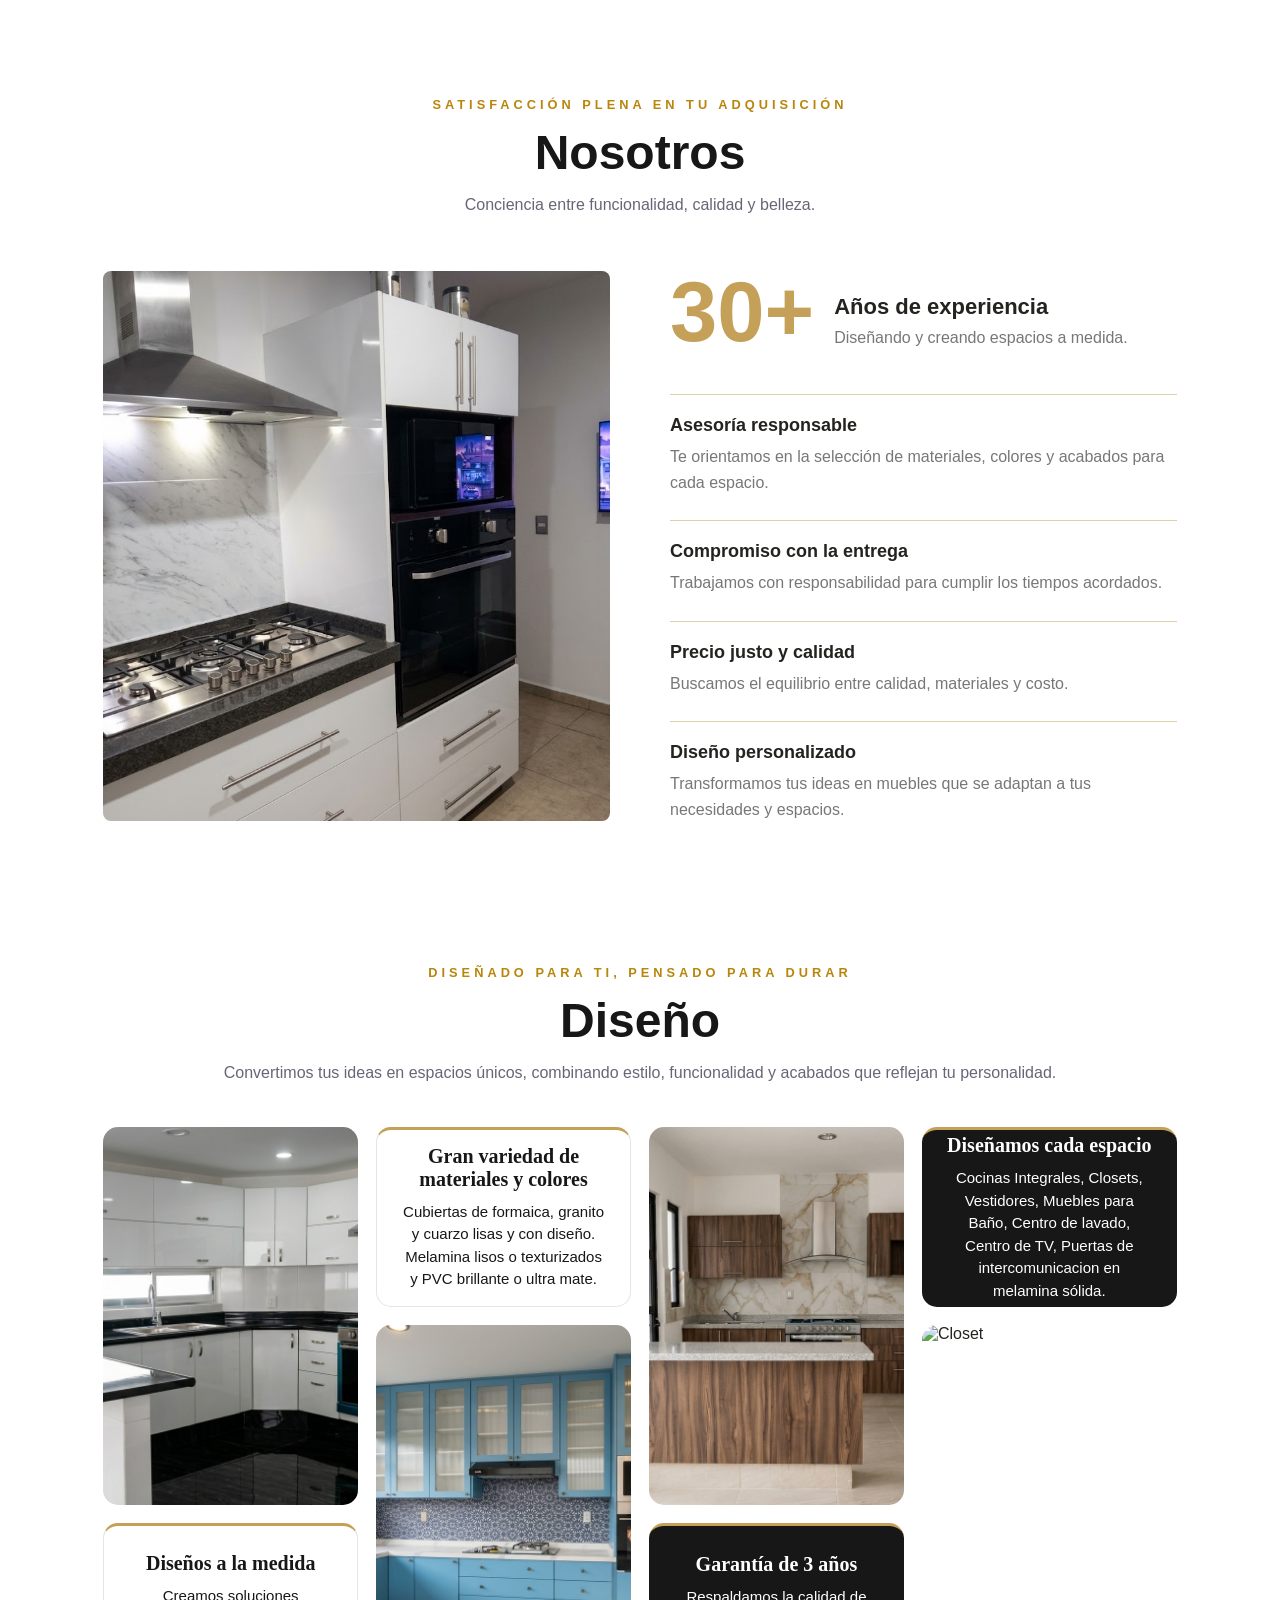
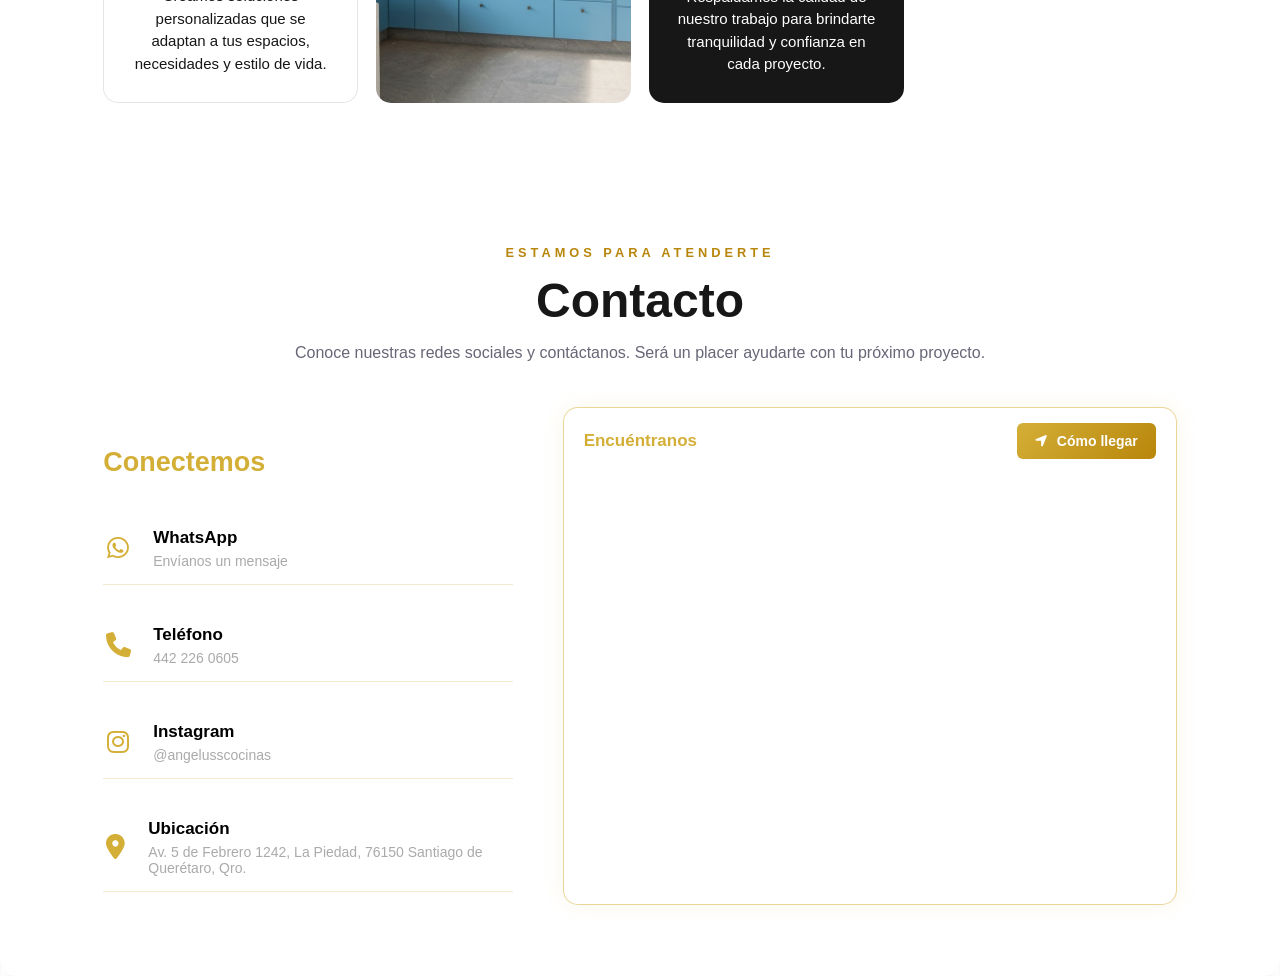
==== commit d69a5c40: "Cambio en el conmbre de las imagenes" ====
--- a/index.html
+++ b/index.html
@@ -135,7 +135,7 @@
 
                     <article class="card-proyecto">
                         <div class="content-proyecto">
-                            <img src="img/muebles_baños.jpeg" alt="Mueble de baño">
+                            <img src="img/muebles-baños.jpeg" alt="Mueble de baño">
                             <div class="info-proyecto">
                                 <span class="categoria-proyecto"> Elegancia</span>
                                 <h3>Muebles de baño</h3>
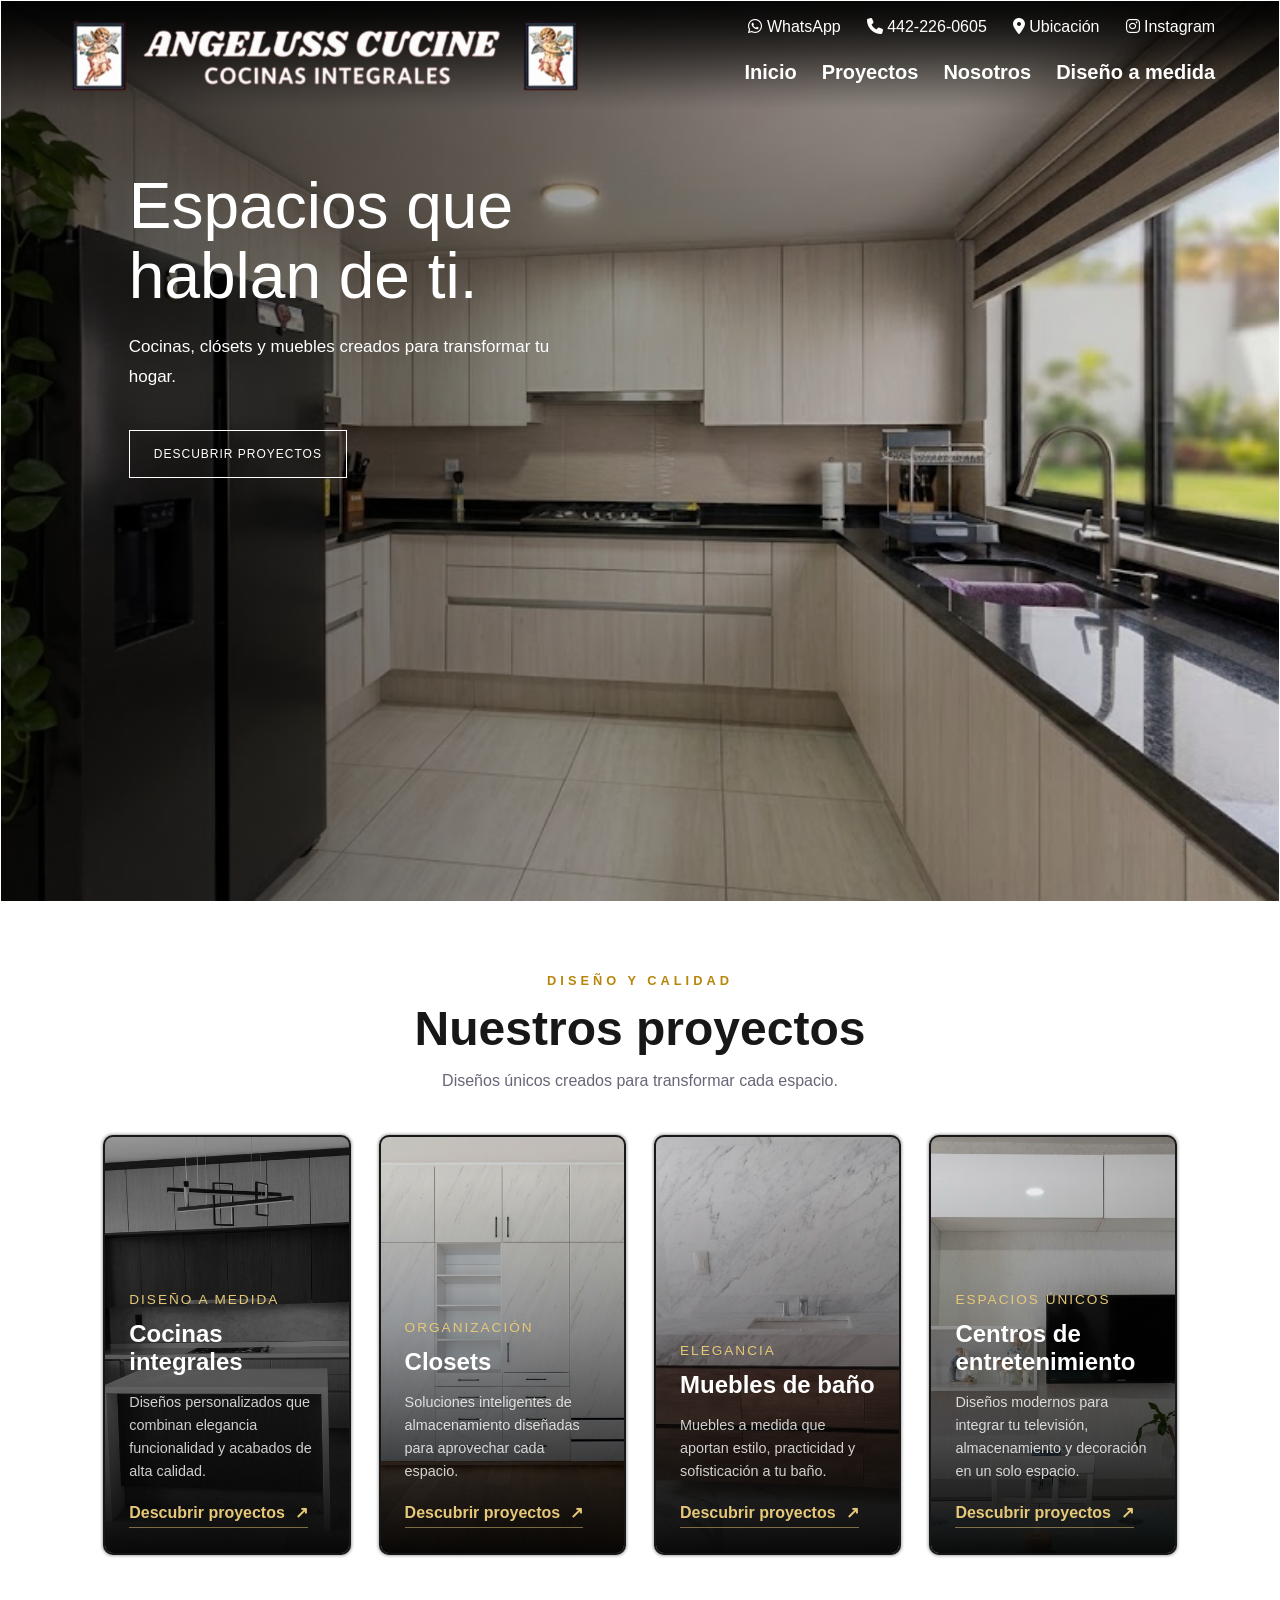
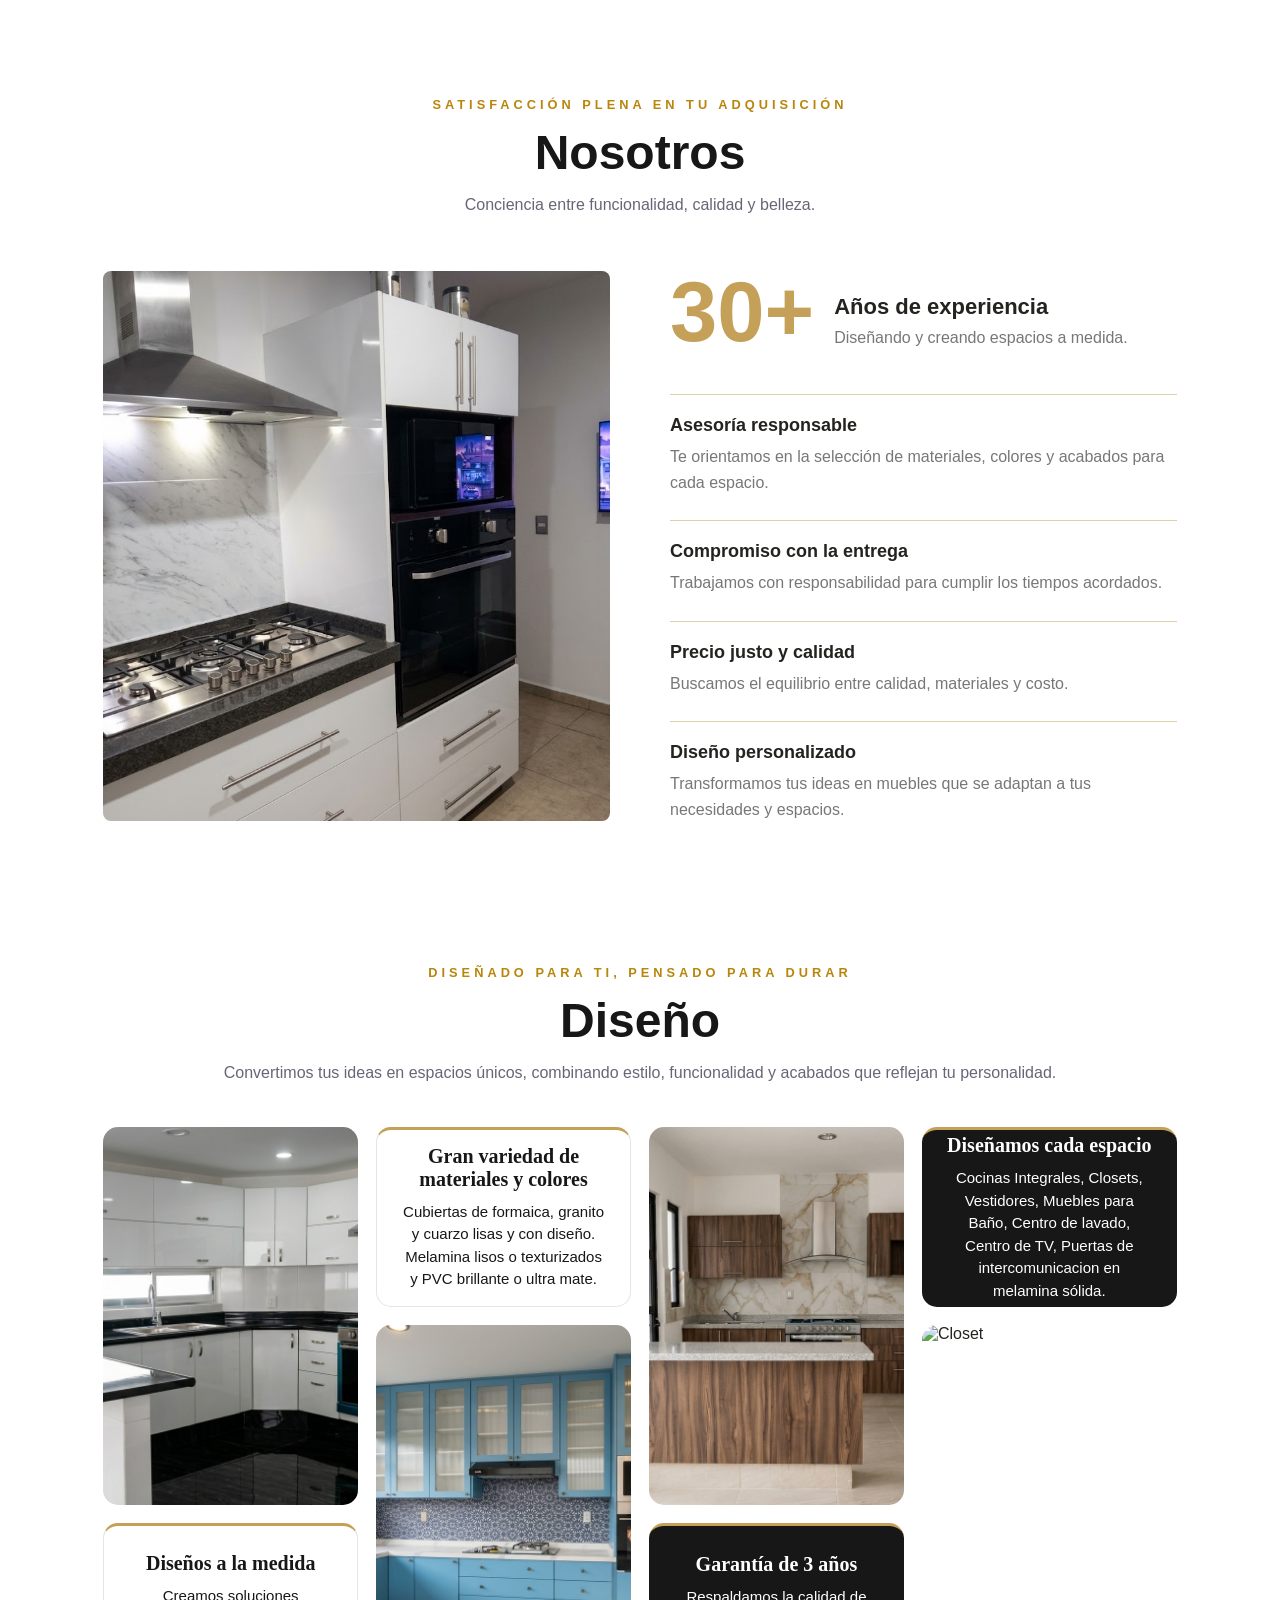
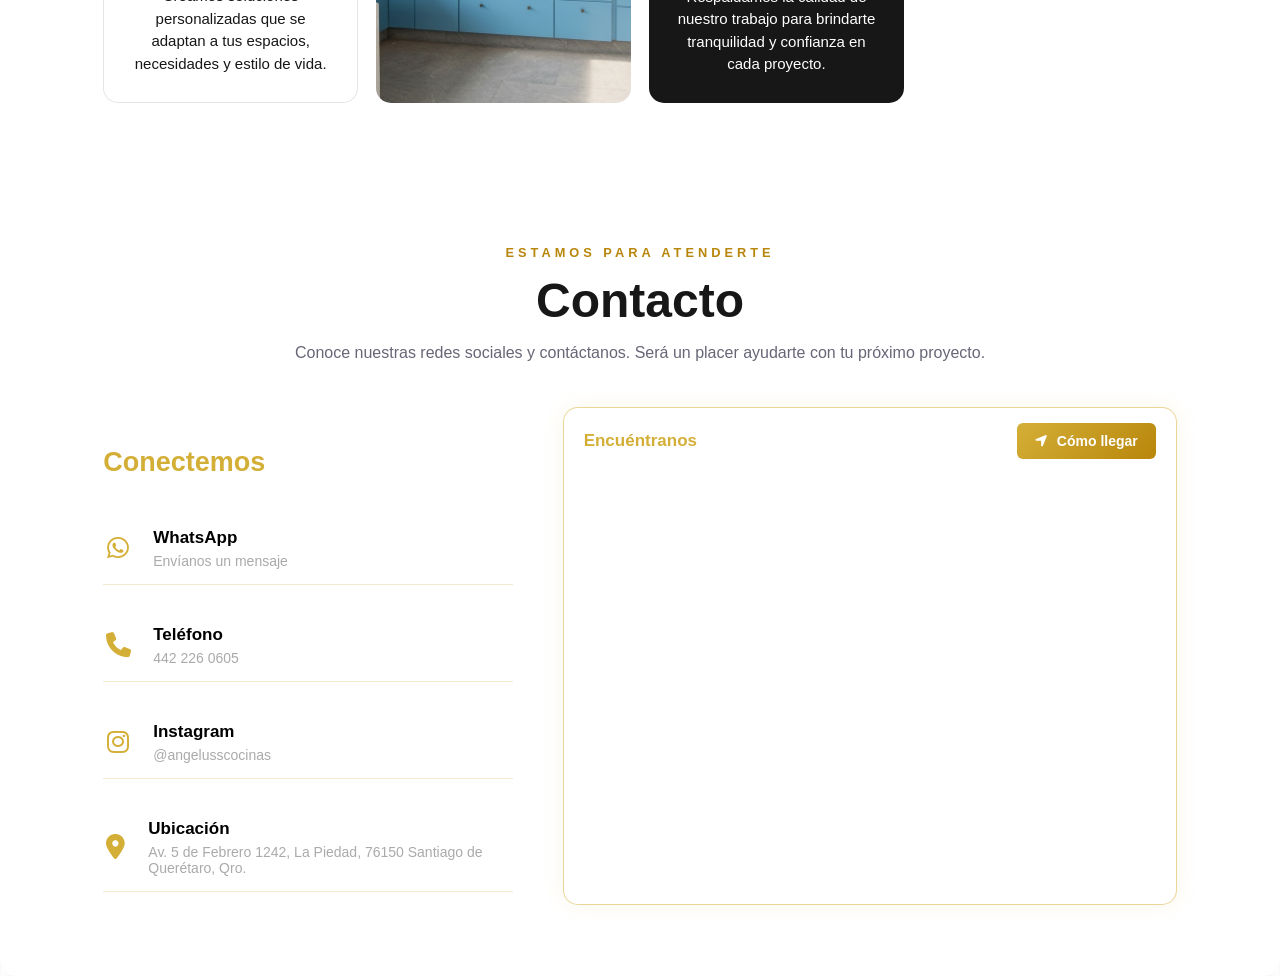
==== commit 75271d46: "Cambios en imagenes de catalogo" ====
--- a/index.html
+++ b/index.html
@@ -111,7 +111,7 @@
 
                     <article class="card-proyecto">
                         <div class="content-proyecto">
-                            <img src="img/cocinas_integrales.jpeg" alt="Cocina integral">
+                            <img src="img/cocinas-integrales.jpeg" alt="Cocina integral">
                             <div class="info-proyecto">
                                 <span class="categoria-proyecto"> Diseño a medida</span>
                                 <h3>Cocinas integrales</h3>
@@ -123,7 +123,7 @@
 
                     <article class="card-proyecto">
                         <div class="content-proyecto">
-                            <img src="img/closets.jpeg" alt="Closets">
+                            <img src="img/closets-catalogo.jpeg" alt="Closets">
                             <div class="info-proyecto">
                                 <span class="categoria-proyecto"> Organización </span>
                                 <h3>Closets</h3>
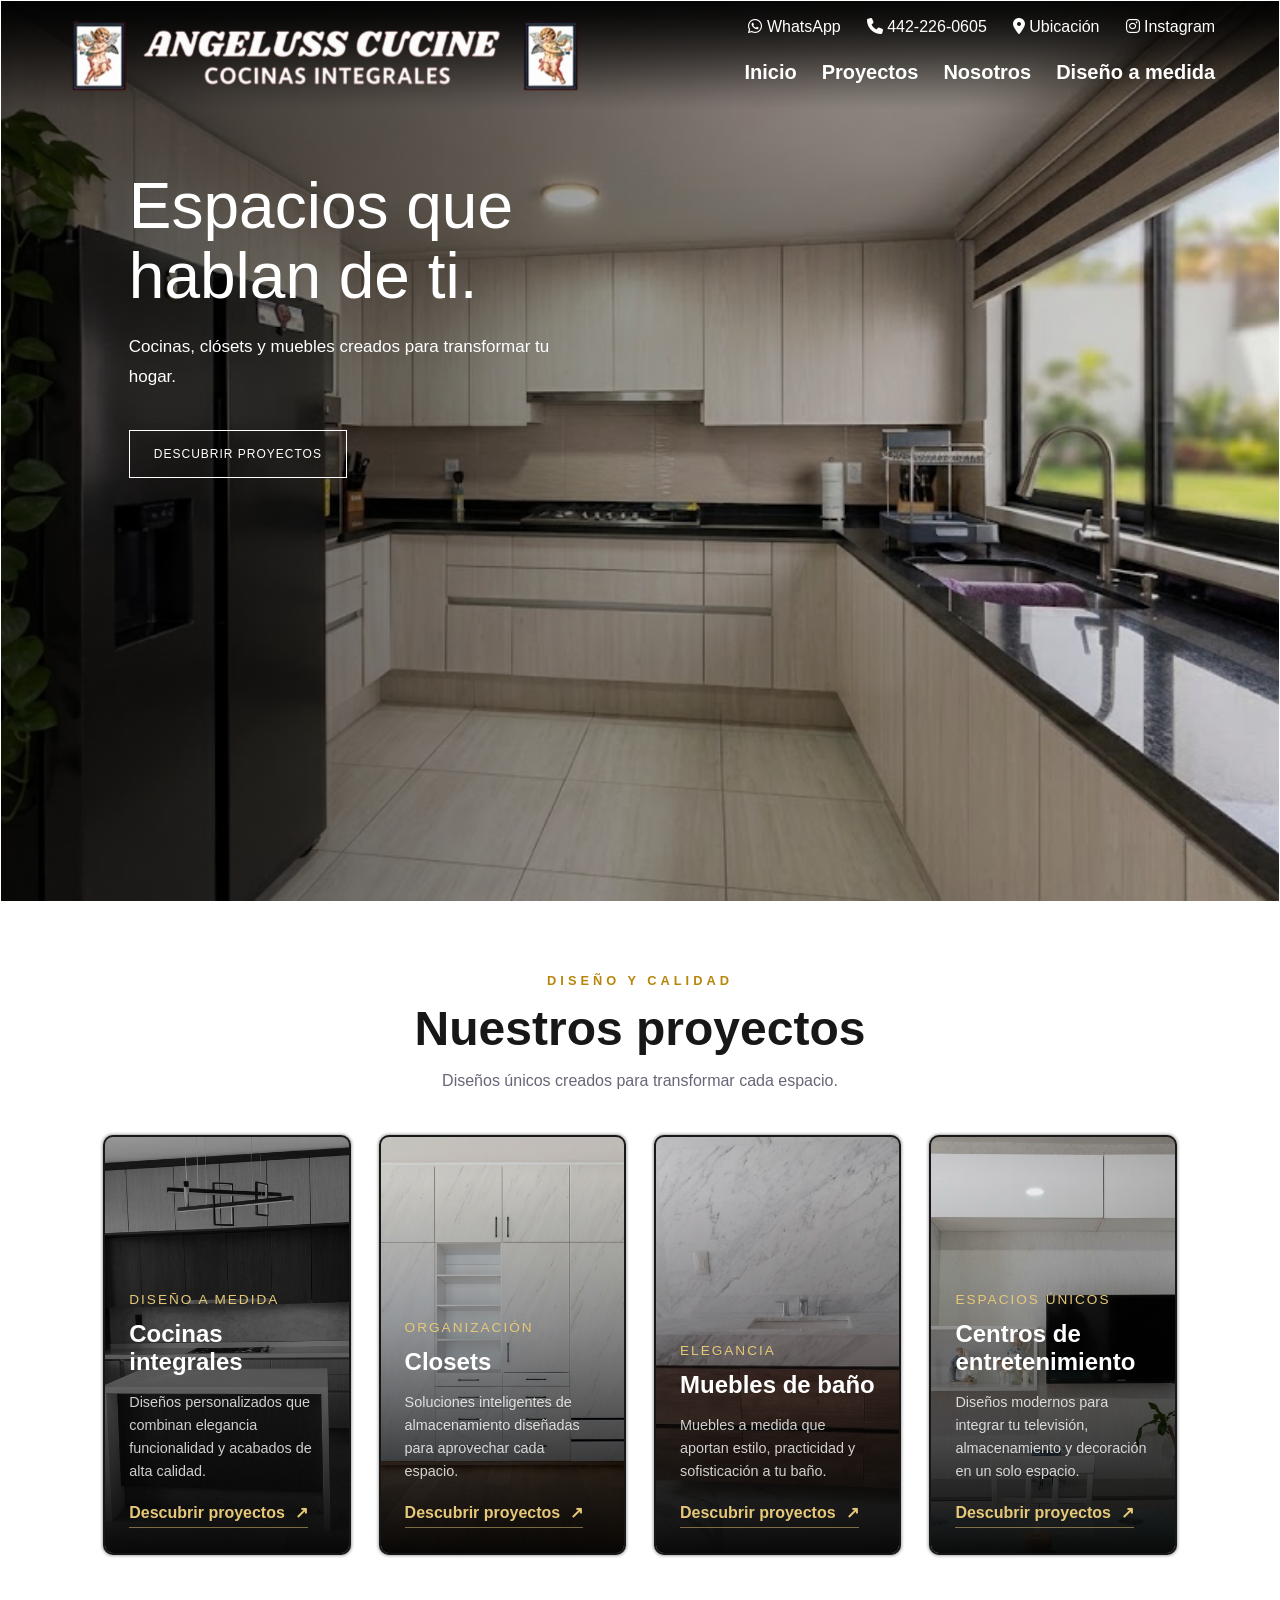
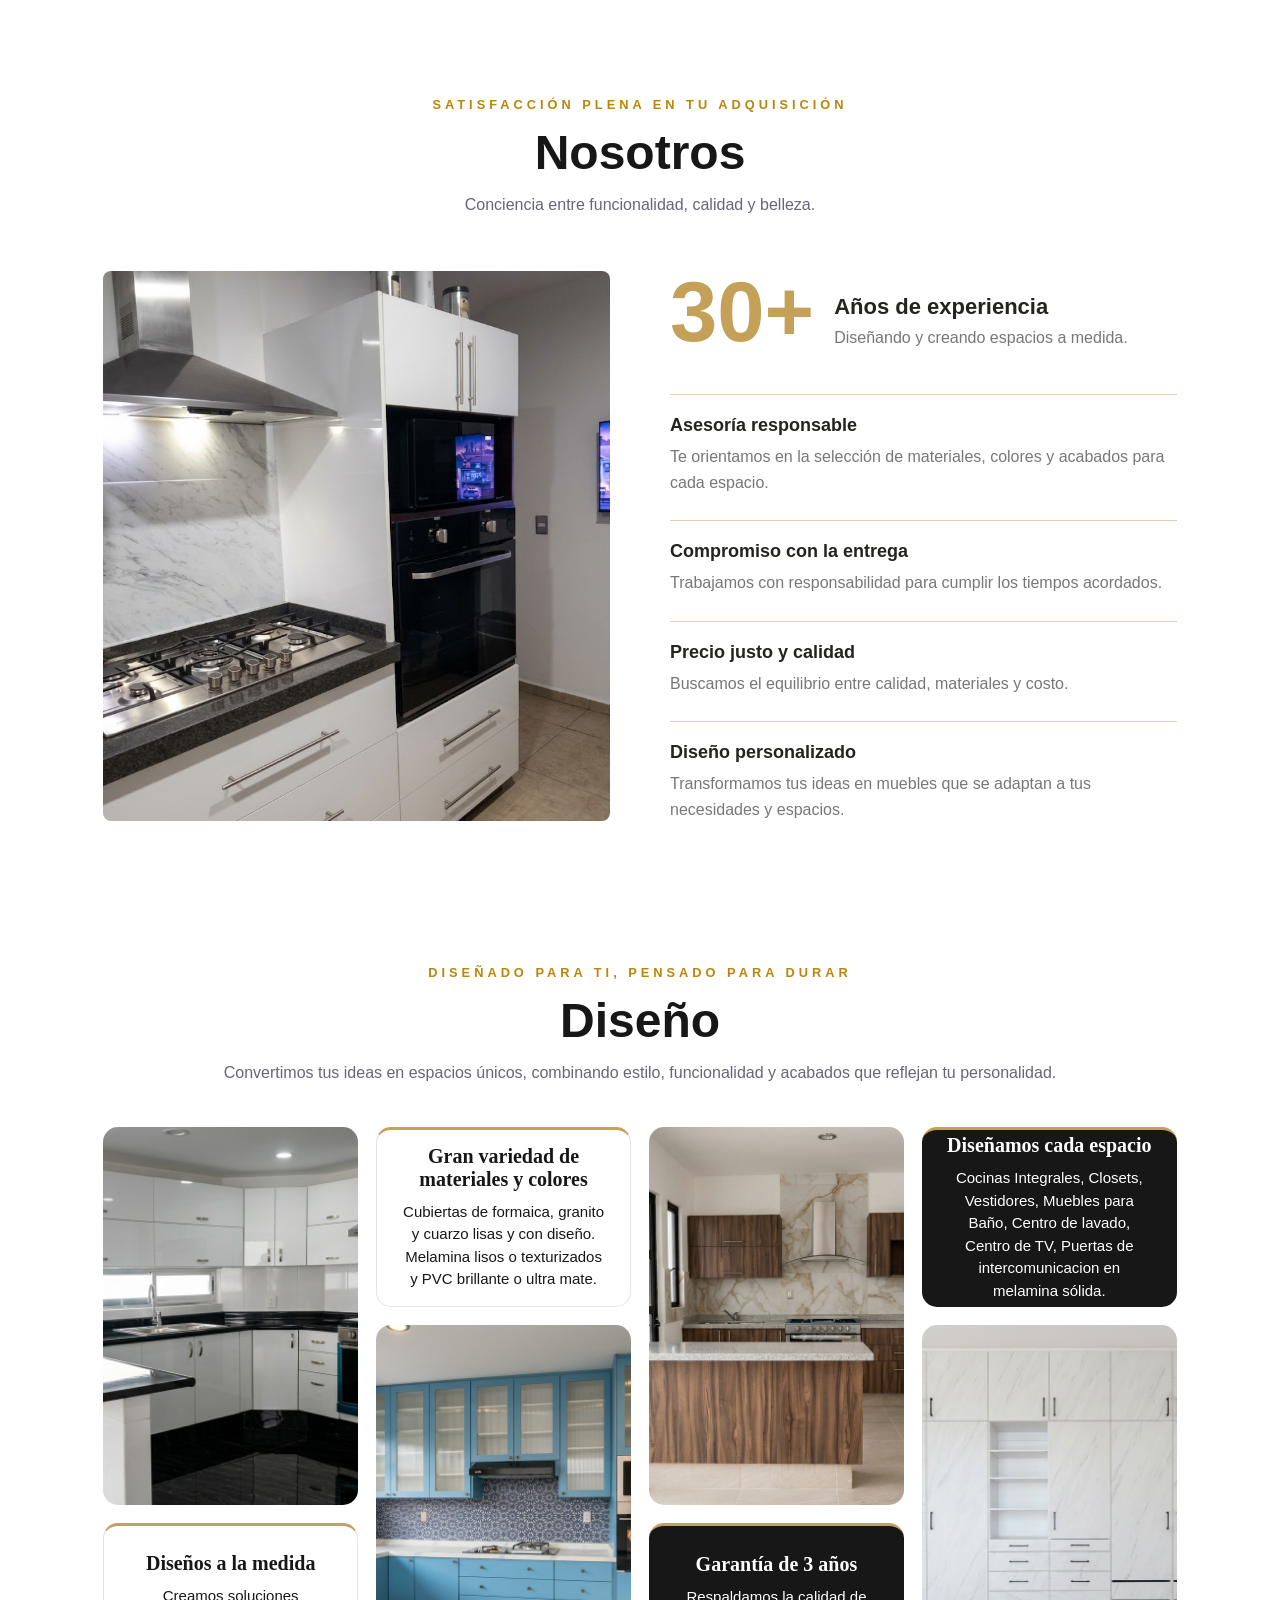
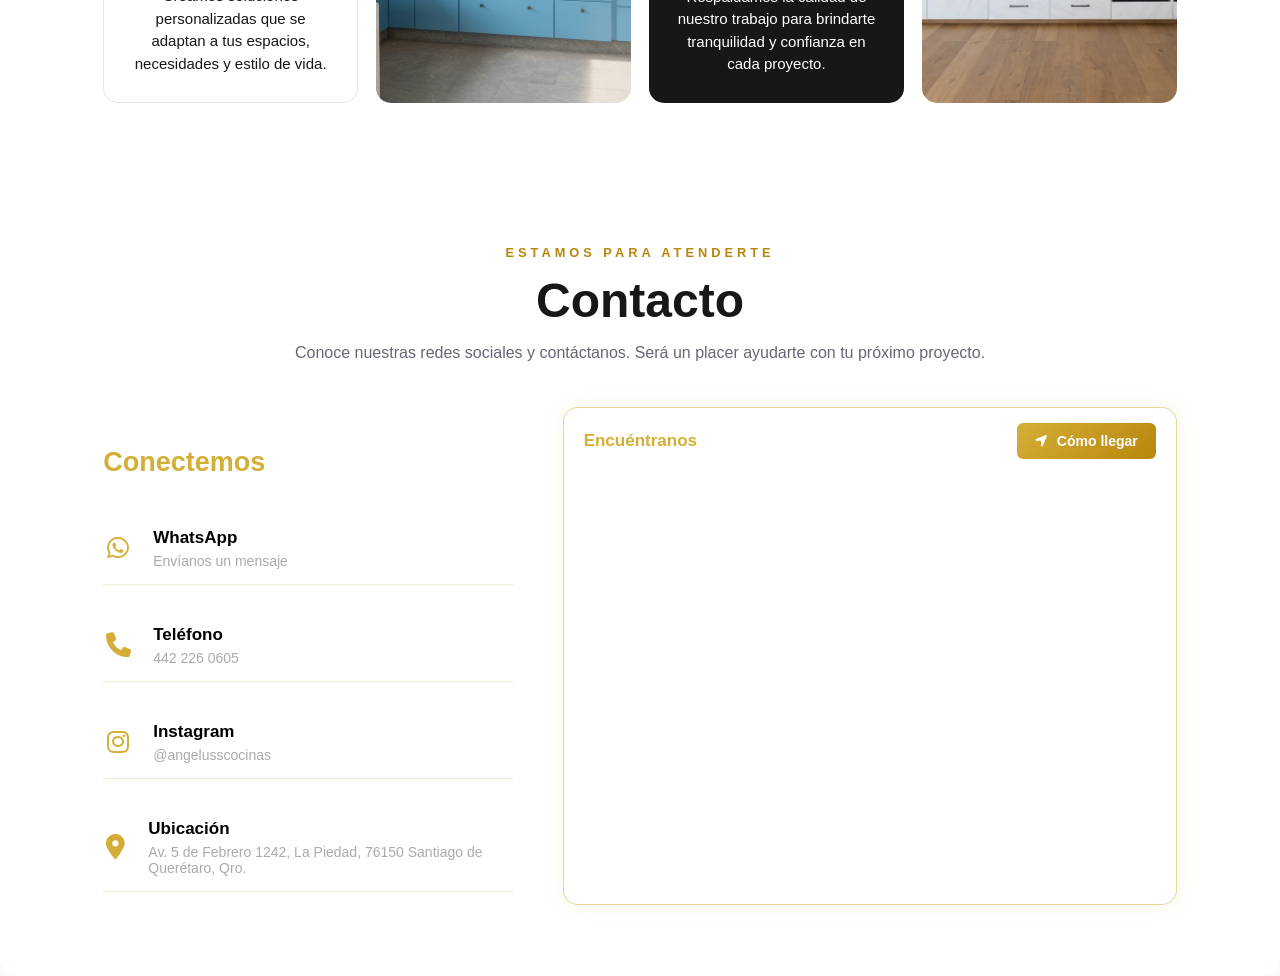
==== commit a932c58e: "Cambio de ruta de fotografia de closet" ====
--- a/index.html
+++ b/index.html
@@ -280,7 +280,7 @@
 
     <!-- Fotografía 4 -->
     <article class="bloque-diseno imagen">
-        <img src="img/closets.jpeg" alt="Closet">
+        <img src="img/closets-catalogo.jpeg" alt="Closet">
     </article>
 
     <!-- Asesoría -->
